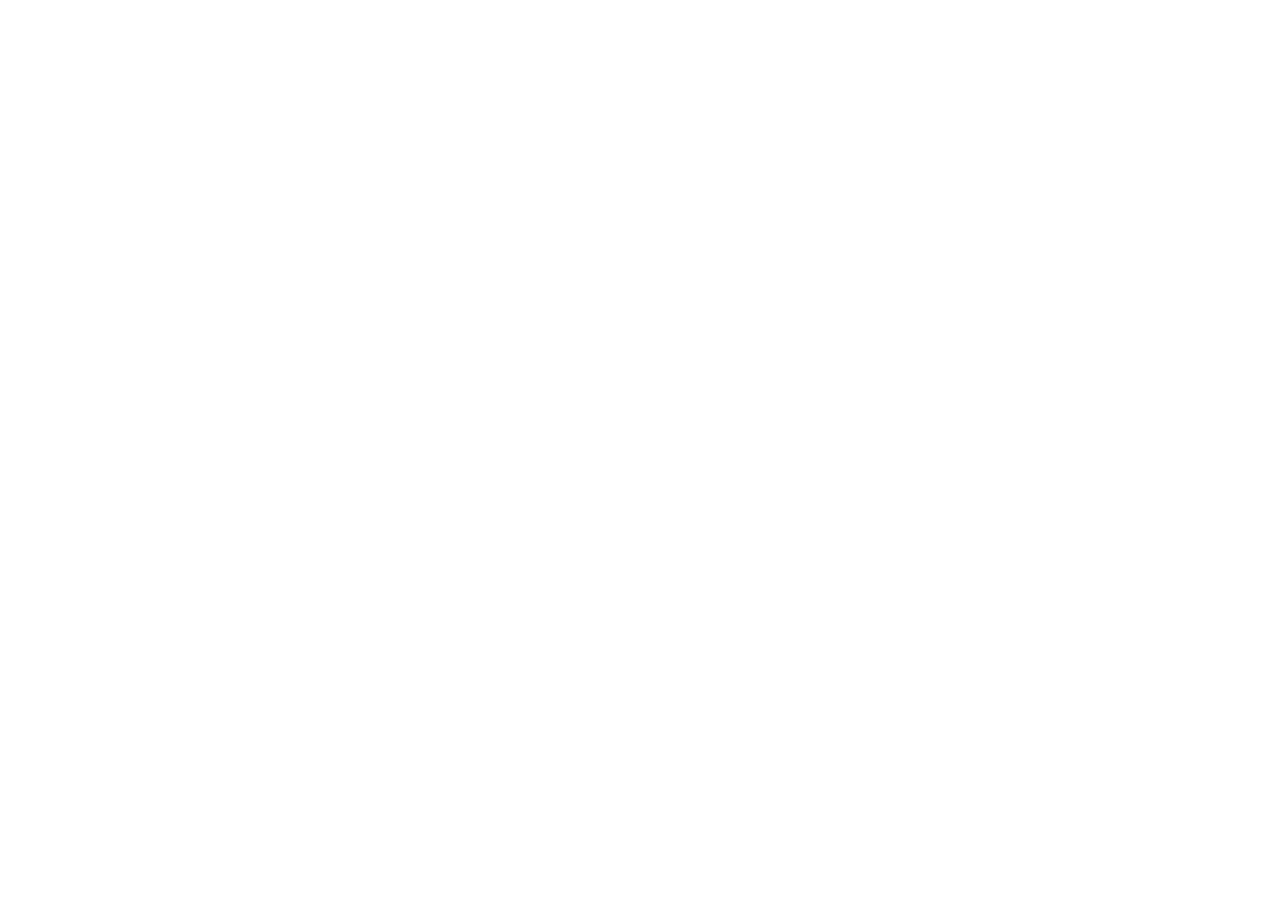
==== index.html @ 94f1a84a "Fix catch-all bad URL paths using hash routing strategy" ====
<!doctype html>
<html lang="en">

<head>
  <meta charset="UTF-8" />
  <!-- Primary meta tags -->
<title>ExamKinetic — Free Browser-Based Exam Engine</title>
<meta name="description" content="Free browser-based exam engine for self-study professionals. Author your own questions, practise with configurable sessions, and track results. No subscription, no login, no data leaving your machine." />
<meta name="keywords" content="exam engine, self study, certification prep, AWS exam, CCNA study, PMP practice, ITIL practice, question bank, free exam tool, browser based exam" />

<!-- Open Graph — controls how the link looks when shared on LinkedIn -->
<meta property="og:title" content="ExamKinetic — Free Browser-Based Exam Engine" />
<meta property="og:description" content="Author your own questions and run configurable exam sessions entirely in the browser. Free forever." />
<meta property="og:url" content="https://rabindra-jha.github.io/examkinetic/" />
<meta property="og:type" content="website" />
  <link rel="icon" type="image" href="/logo_ev.svg" />
  <link href="https://fonts.googleapis.com/css2?family=Lexend:wght@300;400;500;600;700;900&display=swap"
    rel="stylesheet" />
  <link href="https://fonts.googleapis.com/css2?family=Material+Symbols+Outlined" rel="stylesheet" />
  <meta name="viewport" content="width=device-width, initial-scale=1.0" />
  <title>examkinetic</title>  
  <script defer src="https://cloud.umami.is/script.js" data-website-id="29a17267-0413-4240-90da-8da98a69b15b"></script>
  <script>
  const redirect = sessionStorage.getItem('redirect');
  if (redirect) {
    sessionStorage.removeItem('redirect');
    window.history.replaceState(null, '', '/examkinetic' + redirect);
  }
</script>
  <script type="module" crossorigin src="/assets/index-CpjsAnpr.js"></script>
  <link rel="stylesheet" crossorigin href="/assets/index-DSyKFN07.css">
</head>

<body>
  <div id="root"></div>  
</body>

</html>
---- assets/index-DSyKFN07.css ----
*,:before,:after{--tw-border-spacing-x: 0;--tw-border-spacing-y: 0;--tw-translate-x: 0;--tw-translate-y: 0;--tw-rotate: 0;--tw-skew-x: 0;--tw-skew-y: 0;--tw-scale-x: 1;--tw-scale-y: 1;--tw-pan-x: ;--tw-pan-y: ;--tw-pinch-zoom: ;--tw-scroll-snap-strictness: proximity;--tw-gradient-from-position: ;--tw-gradient-via-position: ;--tw-gradient-to-position: ;--tw-ordinal: ;--tw-slashed-zero: ;--tw-numeric-figure: ;--tw-numeric-spacing: ;--tw-numeric-fraction: ;--tw-ring-inset: ;--tw-ring-offset-width: 0px;--tw-ring-offset-color: #fff;--tw-ring-color: rgb(59 130 246 / .5);--tw-ring-offset-shadow: 0 0 #0000;--tw-ring-shadow: 0 0 #0000;--tw-shadow: 0 0 #0000;--tw-shadow-colored: 0 0 #0000;--tw-blur: ;--tw-brightness: ;--tw-contrast: ;--tw-grayscale: ;--tw-hue-rotate: ;--tw-invert: ;--tw-saturate: ;--tw-sepia: ;--tw-drop-shadow: ;--tw-backdrop-blur: ;--tw-backdrop-brightness: ;--tw-backdrop-contrast: ;--tw-backdrop-grayscale: ;--tw-backdrop-hue-rotate: ;--tw-backdrop-invert: ;--tw-backdrop-opacity: ;--tw-backdrop-saturate: ;--tw-backdrop-sepia: ;--tw-contain-size: ;--tw-contain-layout: ;--tw-contain-paint: ;--tw-contain-style: }::backdrop{--tw-border-spacing-x: 0;--tw-border-spacing-y: 0;--tw-translate-x: 0;--tw-translate-y: 0;--tw-rotate: 0;--tw-skew-x: 0;--tw-skew-y: 0;--tw-scale-x: 1;--tw-scale-y: 1;--tw-pan-x: ;--tw-pan-y: ;--tw-pinch-zoom: ;--tw-scroll-snap-strictness: proximity;--tw-gradient-from-position: ;--tw-gradient-via-position: ;--tw-gradient-to-position: ;--tw-ordinal: ;--tw-slashed-zero: ;--tw-numeric-figure: ;--tw-numeric-spacing: ;--tw-numeric-fraction: ;--tw-ring-inset: ;--tw-ring-offset-width: 0px;--tw-ring-offset-color: #fff;--tw-ring-color: rgb(59 130 246 / .5);--tw-ring-offset-shadow: 0 0 #0000;--tw-ring-shadow: 0 0 #0000;--tw-shadow: 0 0 #0000;--tw-shadow-colored: 0 0 #0000;--tw-blur: ;--tw-brightness: ;--tw-contrast: ;--tw-grayscale: ;--tw-hue-rotate: ;--tw-invert: ;--tw-saturate: ;--tw-sepia: ;--tw-drop-shadow: ;--tw-backdrop-blur: ;--tw-backdrop-brightness: ;--tw-backdrop-contrast: ;--tw-backdrop-grayscale: ;--tw-backdrop-hue-rotate: ;--tw-backdrop-invert: ;--tw-backdrop-opacity: ;--tw-backdrop-saturate: ;--tw-backdrop-sepia: ;--tw-contain-size: ;--tw-contain-layout: ;--tw-contain-paint: ;--tw-contain-style: }*,:before,:after{box-sizing:border-box;border-width:0;border-style:solid;border-color:#e5e7eb}:before,:after{--tw-content: ""}html,:host{line-height:1.5;-webkit-text-size-adjust:100%;-moz-tab-size:4;-o-tab-size:4;tab-size:4;font-family:ui-sans-serif,system-ui,sans-serif,"Apple Color Emoji","Segoe UI Emoji",Segoe UI Symbol,"Noto Color Emoji";font-feature-settings:normal;font-variation-settings:normal;-webkit-tap-highlight-color:transparent}body{margin:0;line-height:inherit}hr{height:0;color:inherit;border-top-width:1px}abbr:where([title]){-webkit-text-decoration:underline dotted;text-decoration:underline dotted}h1,h2,h3,h4,h5,h6{font-size:inherit;font-weight:inherit}a{color:inherit;text-decoration:inherit}b,strong{font-weight:bolder}code,kbd,samp,pre{font-family:ui-monospace,SFMono-Regular,Menlo,Monaco,Consolas,Liberation Mono,Courier New,monospace;font-feature-settings:normal;font-variation-settings:normal;font-size:1em}small{font-size:80%}sub,sup{font-size:75%;line-height:0;position:relative;vertical-align:baseline}sub{bottom:-.25em}sup{top:-.5em}table{text-indent:0;border-color:inherit;border-collapse:collapse}button,input,optgroup,select,textarea{font-family:inherit;font-feature-settings:inherit;font-variation-settings:inherit;font-size:100%;font-weight:inherit;line-height:inherit;letter-spacing:inherit;color:inherit;margin:0;padding:0}button,select{text-transform:none}button,input:where([type=button]),input:where([type=reset]),input:where([type=submit]){-webkit-appearance:button;background-color:transparent;background-image:none}:-moz-focusring{outline:auto}:-moz-ui-invalid{box-shadow:none}progress{vertical-align:baseline}::-webkit-inner-spin-button,::-webkit-outer-spin-button{height:auto}[type=search]{-webkit-appearance:textfield;outline-offset:-2px}::-webkit-search-decoration{-webkit-appearance:none}::-webkit-file-upload-button{-webkit-appearance:button;font:inherit}summary{display:list-item}blockquote,dl,dd,h1,h2,h3,h4,h5,h6,hr,figure,p,pre{margin:0}fieldset{margin:0;padding:0}legend{padding:0}ol,ul,menu{list-style:none;margin:0;padding:0}dialog{padding:0}textarea{resize:vertical}input::-moz-placeholder,textarea::-moz-placeholder{opacity:1;color:#9ca3af}input::placeholder,textarea::placeholder{opacity:1;color:#9ca3af}button,[role=button]{cursor:pointer}:disabled{cursor:default}img,svg,video,canvas,audio,iframe,embed,object{display:block;vertical-align:middle}img,video{max-width:100%;height:auto}[hidden]:where(:not([hidden=until-found])){display:none}.\!container{width:100%!important}.container{width:100%}@media(min-width:640px){.\!container{max-width:640px!important}.container{max-width:640px}}@media(min-width:768px){.\!container{max-width:768px!important}.container{max-width:768px}}@media(min-width:1024px){.\!container{max-width:1024px!important}.container{max-width:1024px}}@media(min-width:1280px){.\!container{max-width:1280px!important}.container{max-width:1280px}}@media(min-width:1536px){.\!container{max-width:1536px!important}.container{max-width:1536px}}.pointer-events-none{pointer-events:none}.visible{visibility:visible}.fixed{position:fixed}.absolute{position:absolute}.relative{position:relative}.inset-0{inset:0}.top-0\.5{top:.125rem}.z-10{z-index:10}.z-\[100\]{z-index:100}.mx-1{margin-left:.25rem;margin-right:.25rem}.mx-4{margin-left:1rem;margin-right:1rem}.mx-5{margin-left:1.25rem;margin-right:1.25rem}.mx-auto{margin-left:auto;margin-right:auto}.my-5{margin-top:1.25rem;margin-bottom:1.25rem}.mb-1{margin-bottom:.25rem}.mb-1\.5{margin-bottom:.375rem}.mb-2{margin-bottom:.5rem}.mb-4{margin-bottom:1rem}.mb-6{margin-bottom:1.5rem}.ml-1{margin-left:.25rem}.ml-2{margin-left:.5rem}.ml-3{margin-left:.75rem}.ml-\[88px\]{margin-left:88px}.mt-0\.5{margin-top:.125rem}.mt-1{margin-top:.25rem}.mt-2{margin-top:.5rem}.mt-auto{margin-top:auto}.mt-px{margin-top:1px}.block{display:block}.inline-block{display:inline-block}.inline{display:inline}.flex{display:flex}.table{display:table}.grid{display:grid}.hidden{display:none}.aspect-video{aspect-ratio:16 / 9}.size-10{width:2.5rem;height:2.5rem}.size-12{width:3rem;height:3rem}.size-16{width:4rem;height:4rem}.size-7{width:1.75rem;height:1.75rem}.size-9{width:2.25rem;height:2.25rem}.h-1\.5{height:.375rem}.h-10{height:2.5rem}.h-11{height:2.75rem}.h-12{height:3rem}.h-14{height:3.5rem}.h-2{height:.5rem}.h-2\.5{height:.625rem}.h-20{height:5rem}.h-3{height:.75rem}.h-4{height:1rem}.h-48{height:12rem}.h-5{height:1.25rem}.h-6{height:1.5rem}.h-80{height:20rem}.h-9{height:2.25rem}.h-full{height:100%}.h-px{height:1px}.h-screen{height:100vh}.max-h-40{max-height:10rem}.w-10{width:2.5rem}.w-11{width:2.75rem}.w-2{width:.5rem}.w-2\.5{width:.625rem}.w-20{width:5rem}.w-24{width:6rem}.w-3{width:.75rem}.w-4{width:1rem}.w-5{width:1.25rem}.w-\[45\%\]{width:45%}.w-\[55\%\]{width:55%}.w-fit{width:-moz-fit-content;width:fit-content}.w-full{width:100%}.w-px{width:1px}.min-w-0{min-width:0px}.min-w-\[120px\]{min-width:120px}.max-w-4xl{max-width:56rem}.max-w-\[1600px\]{max-width:1600px}.max-w-\[200px\]{max-width:200px}.max-w-\[240px\]{max-width:240px}.max-w-\[400px\]{max-width:400px}.max-w-\[480px\]{max-width:480px}.max-w-\[520px\]{max-width:520px}.max-w-\[560px\]{max-width:560px}.max-w-\[640px\]{max-width:640px}.max-w-\[680px\]{max-width:680px}.max-w-\[760px\]{max-width:760px}.max-w-\[768px\]{max-width:768px}.max-w-\[780px\]{max-width:780px}.max-w-\[860px\]{max-width:860px}.max-w-full{max-width:100%}.max-w-md{max-width:28rem}.flex-1{flex:1 1 0%}.flex-shrink-0,.shrink-0{flex-shrink:0}.translate-x-0\.5{--tw-translate-x: .125rem;transform:translate(var(--tw-translate-x),var(--tw-translate-y)) rotate(var(--tw-rotate)) skew(var(--tw-skew-x)) skewY(var(--tw-skew-y)) scaleX(var(--tw-scale-x)) scaleY(var(--tw-scale-y))}.translate-x-5{--tw-translate-x: 1.25rem;transform:translate(var(--tw-translate-x),var(--tw-translate-y)) rotate(var(--tw-rotate)) skew(var(--tw-skew-x)) skewY(var(--tw-skew-y)) scaleX(var(--tw-scale-x)) scaleY(var(--tw-scale-y))}.rotate-180{--tw-rotate: 180deg;transform:translate(var(--tw-translate-x),var(--tw-translate-y)) rotate(var(--tw-rotate)) skew(var(--tw-skew-x)) skewY(var(--tw-skew-y)) scaleX(var(--tw-scale-x)) scaleY(var(--tw-scale-y))}.rotate-90{--tw-rotate: 90deg;transform:translate(var(--tw-translate-x),var(--tw-translate-y)) rotate(var(--tw-rotate)) skew(var(--tw-skew-x)) skewY(var(--tw-skew-y)) scaleX(var(--tw-scale-x)) scaleY(var(--tw-scale-y))}.scale-\[1\.01\]{--tw-scale-x: 1.01;--tw-scale-y: 1.01;transform:translate(var(--tw-translate-x),var(--tw-translate-y)) rotate(var(--tw-rotate)) skew(var(--tw-skew-x)) skewY(var(--tw-skew-y)) scaleX(var(--tw-scale-x)) scaleY(var(--tw-scale-y))}.transform{transform:translate(var(--tw-translate-x),var(--tw-translate-y)) rotate(var(--tw-rotate)) skew(var(--tw-skew-x)) skewY(var(--tw-skew-y)) scaleX(var(--tw-scale-x)) scaleY(var(--tw-scale-y))}@keyframes pulse{50%{opacity:.5}}.animate-pulse{animation:pulse 2s cubic-bezier(.4,0,.6,1) infinite}@keyframes spin{to{transform:rotate(360deg)}}.animate-spin{animation:spin 1s linear infinite}.cursor-default{cursor:default}.cursor-not-allowed{cursor:not-allowed}.cursor-pointer{cursor:pointer}.cursor-text{cursor:text}.resize-none{resize:none}.grid-cols-1{grid-template-columns:repeat(1,minmax(0,1fr))}.grid-cols-2{grid-template-columns:repeat(2,minmax(0,1fr))}.grid-cols-3{grid-template-columns:repeat(3,minmax(0,1fr))}.flex-col{flex-direction:column}.flex-wrap{flex-wrap:wrap}.items-start{align-items:flex-start}.items-center{align-items:center}.justify-start{justify-content:flex-start}.justify-center{justify-content:center}.justify-between{justify-content:space-between}.gap-0\.5{gap:.125rem}.gap-1{gap:.25rem}.gap-1\.5{gap:.375rem}.gap-10{gap:2.5rem}.gap-12{gap:3rem}.gap-2{gap:.5rem}.gap-3{gap:.75rem}.gap-4{gap:1rem}.gap-5{gap:1.25rem}.gap-8{gap:2rem}.space-y-1>:not([hidden])~:not([hidden]){--tw-space-y-reverse: 0;margin-top:calc(.25rem * calc(1 - var(--tw-space-y-reverse)));margin-bottom:calc(.25rem * var(--tw-space-y-reverse))}.space-y-2>:not([hidden])~:not([hidden]){--tw-space-y-reverse: 0;margin-top:calc(.5rem * calc(1 - var(--tw-space-y-reverse)));margin-bottom:calc(.5rem * var(--tw-space-y-reverse))}.space-y-3>:not([hidden])~:not([hidden]){--tw-space-y-reverse: 0;margin-top:calc(.75rem * calc(1 - var(--tw-space-y-reverse)));margin-bottom:calc(.75rem * var(--tw-space-y-reverse))}.space-y-4>:not([hidden])~:not([hidden]){--tw-space-y-reverse: 0;margin-top:calc(1rem * calc(1 - var(--tw-space-y-reverse)));margin-bottom:calc(1rem * var(--tw-space-y-reverse))}.space-y-6>:not([hidden])~:not([hidden]){--tw-space-y-reverse: 0;margin-top:calc(1.5rem * calc(1 - var(--tw-space-y-reverse)));margin-bottom:calc(1.5rem * var(--tw-space-y-reverse))}.divide-x>:not([hidden])~:not([hidden]){--tw-divide-x-reverse: 0;border-right-width:calc(1px * var(--tw-divide-x-reverse));border-left-width:calc(1px * calc(1 - var(--tw-divide-x-reverse)))}.divide-y>:not([hidden])~:not([hidden]){--tw-divide-y-reverse: 0;border-top-width:calc(1px * calc(1 - var(--tw-divide-y-reverse)));border-bottom-width:calc(1px * var(--tw-divide-y-reverse))}.divide-\[\#f0f2f4\]>:not([hidden])~:not([hidden]){--tw-divide-opacity: 1;border-color:rgb(240 242 244 / var(--tw-divide-opacity, 1))}.divide-\[\#f5f5f5\]>:not([hidden])~:not([hidden]){--tw-divide-opacity: 1;border-color:rgb(245 245 245 / var(--tw-divide-opacity, 1))}.divide-primary\/10>:not([hidden])~:not([hidden]){border-color:#137fec1a}.overflow-hidden{overflow:hidden}.overflow-x-auto{overflow-x:auto}.overflow-y-auto{overflow-y:auto}.truncate{overflow:hidden;text-overflow:ellipsis;white-space:nowrap}.whitespace-pre{white-space:pre}.whitespace-pre-wrap{white-space:pre-wrap}.rounded{border-radius:.25rem}.rounded-2xl{border-radius:1rem}.rounded-full{border-radius:9999px}.rounded-lg{border-radius:.5rem}.rounded-md{border-radius:.375rem}.rounded-xl{border-radius:.75rem}.border{border-width:1px}.border-2{border-width:2px}.border-x{border-left-width:1px;border-right-width:1px}.border-b{border-bottom-width:1px}.border-b-2{border-bottom-width:2px}.border-l-4{border-left-width:4px}.border-r-8{border-right-width:8px}.border-t{border-top-width:1px}.border-dashed{border-style:dashed}.border-none{border-style:none}.border-\[\#dbdfe6\]{--tw-border-opacity: 1;border-color:rgb(219 223 230 / var(--tw-border-opacity, 1))}.border-\[\#dbe0e6\]{--tw-border-opacity: 1;border-color:rgb(219 224 230 / var(--tw-border-opacity, 1))}.border-\[\#e2e8f0\]{--tw-border-opacity: 1;border-color:rgb(226 232 240 / var(--tw-border-opacity, 1))}.border-\[\#e5e7eb\]{--tw-border-opacity: 1;border-color:rgb(229 231 235 / var(--tw-border-opacity, 1))}.border-\[\#f0f2f4\]{--tw-border-opacity: 1;border-color:rgb(240 242 244 / var(--tw-border-opacity, 1))}.border-amber-200{--tw-border-opacity: 1;border-color:rgb(253 230 138 / var(--tw-border-opacity, 1))}.border-amber-300{--tw-border-opacity: 1;border-color:rgb(252 211 77 / var(--tw-border-opacity, 1))}.border-amber-400{--tw-border-opacity: 1;border-color:rgb(251 191 36 / var(--tw-border-opacity, 1))}.border-blue-200{--tw-border-opacity: 1;border-color:rgb(191 219 254 / var(--tw-border-opacity, 1))}.border-emerald-100{--tw-border-opacity: 1;border-color:rgb(209 250 229 / var(--tw-border-opacity, 1))}.border-emerald-200{--tw-border-opacity: 1;border-color:rgb(167 243 208 / var(--tw-border-opacity, 1))}.border-emerald-400{--tw-border-opacity: 1;border-color:rgb(52 211 153 / var(--tw-border-opacity, 1))}.border-emerald-500{--tw-border-opacity: 1;border-color:rgb(16 185 129 / var(--tw-border-opacity, 1))}.border-primary{--tw-border-opacity: 1;border-color:rgb(19 127 236 / var(--tw-border-opacity, 1))}.border-primary\/10{border-color:#137fec1a}.border-primary\/15{border-color:#137fec26}.border-primary\/20{border-color:#137fec33}.border-primary\/30{border-color:#137fec4d}.border-purple-200{--tw-border-opacity: 1;border-color:rgb(233 213 255 / var(--tw-border-opacity, 1))}.border-red-200{--tw-border-opacity: 1;border-color:rgb(254 202 202 / var(--tw-border-opacity, 1))}.border-red-300{--tw-border-opacity: 1;border-color:rgb(252 165 165 / var(--tw-border-opacity, 1))}.border-red-400{--tw-border-opacity: 1;border-color:rgb(248 113 113 / var(--tw-border-opacity, 1))}.border-slate-200{--tw-border-opacity: 1;border-color:rgb(226 232 240 / var(--tw-border-opacity, 1))}.border-slate-300{--tw-border-opacity: 1;border-color:rgb(203 213 225 / var(--tw-border-opacity, 1))}.border-slate-700{--tw-border-opacity: 1;border-color:rgb(51 65 85 / var(--tw-border-opacity, 1))}.border-l-amber-400{--tw-border-opacity: 1;border-left-color:rgb(251 191 36 / var(--tw-border-opacity, 1))}.border-l-emerald-500{--tw-border-opacity: 1;border-left-color:rgb(16 185 129 / var(--tw-border-opacity, 1))}.border-l-red-400{--tw-border-opacity: 1;border-left-color:rgb(248 113 113 / var(--tw-border-opacity, 1))}.bg-\[\#e5e7eb\]{--tw-bg-opacity: 1;background-color:rgb(229 231 235 / var(--tw-bg-opacity, 1))}.bg-\[\#f0f2f4\]{--tw-bg-opacity: 1;background-color:rgb(240 242 244 / var(--tw-bg-opacity, 1))}.bg-\[\#f8fafc\]{--tw-bg-opacity: 1;background-color:rgb(248 250 252 / var(--tw-bg-opacity, 1))}.bg-amber-100{--tw-bg-opacity: 1;background-color:rgb(254 243 199 / var(--tw-bg-opacity, 1))}.bg-amber-400{--tw-bg-opacity: 1;background-color:rgb(251 191 36 / var(--tw-bg-opacity, 1))}.bg-amber-50{--tw-bg-opacity: 1;background-color:rgb(255 251 235 / var(--tw-bg-opacity, 1))}.bg-background-light{--tw-bg-opacity: 1;background-color:rgb(246 247 248 / var(--tw-bg-opacity, 1))}.bg-background-light\/30{background-color:#f6f7f84d}.bg-black\/40{background-color:#0006}.bg-blue-50{--tw-bg-opacity: 1;background-color:rgb(239 246 255 / var(--tw-bg-opacity, 1))}.bg-emerald-100{--tw-bg-opacity: 1;background-color:rgb(209 250 229 / var(--tw-bg-opacity, 1))}.bg-emerald-50{--tw-bg-opacity: 1;background-color:rgb(236 253 245 / var(--tw-bg-opacity, 1))}.bg-emerald-50\/50{background-color:#ecfdf580}.bg-emerald-500{--tw-bg-opacity: 1;background-color:rgb(16 185 129 / var(--tw-bg-opacity, 1))}.bg-emerald-600{--tw-bg-opacity: 1;background-color:rgb(5 150 105 / var(--tw-bg-opacity, 1))}.bg-gray-200{--tw-bg-opacity: 1;background-color:rgb(229 231 235 / var(--tw-bg-opacity, 1))}.bg-gray-300{--tw-bg-opacity: 1;background-color:rgb(209 213 219 / var(--tw-bg-opacity, 1))}.bg-primary{--tw-bg-opacity: 1;background-color:rgb(19 127 236 / var(--tw-bg-opacity, 1))}.bg-primary\/10{background-color:#137fec1a}.bg-primary\/5{background-color:#137fec0d}.bg-primary\/\[0\.02\]{background-color:#137fec05}.bg-primary\/\[0\.03\]{background-color:#137fec08}.bg-primary\/\[0\.04\]{background-color:#137fec0a}.bg-primary\/\[0\.06\]{background-color:#137fec0f}.bg-purple-50{--tw-bg-opacity: 1;background-color:rgb(250 245 255 / var(--tw-bg-opacity, 1))}.bg-red-100{--tw-bg-opacity: 1;background-color:rgb(254 226 226 / var(--tw-bg-opacity, 1))}.bg-red-100\/70{background-color:#fee2e2b3}.bg-red-400{--tw-bg-opacity: 1;background-color:rgb(248 113 113 / var(--tw-bg-opacity, 1))}.bg-red-50{--tw-bg-opacity: 1;background-color:rgb(254 242 242 / var(--tw-bg-opacity, 1))}.bg-slate-100{--tw-bg-opacity: 1;background-color:rgb(241 245 249 / var(--tw-bg-opacity, 1))}.bg-slate-100\/50{background-color:#f1f5f980}.bg-slate-200{--tw-bg-opacity: 1;background-color:rgb(226 232 240 / var(--tw-bg-opacity, 1))}.bg-slate-300{--tw-bg-opacity: 1;background-color:rgb(203 213 225 / var(--tw-bg-opacity, 1))}.bg-slate-50{--tw-bg-opacity: 1;background-color:rgb(248 250 252 / var(--tw-bg-opacity, 1))}.bg-slate-50\/30{background-color:#f8fafc4d}.bg-slate-50\/50{background-color:#f8fafc80}.bg-slate-900{--tw-bg-opacity: 1;background-color:rgb(15 23 42 / var(--tw-bg-opacity, 1))}.bg-violet-50{--tw-bg-opacity: 1;background-color:rgb(245 243 255 / var(--tw-bg-opacity, 1))}.bg-white{--tw-bg-opacity: 1;background-color:rgb(255 255 255 / var(--tw-bg-opacity, 1))}.bg-white\/10{background-color:#ffffff1a}.bg-white\/50{background-color:#ffffff80}.bg-white\/60{background-color:#fff9}.object-contain{-o-object-fit:contain;object-fit:contain}.p-3{padding:.75rem}.p-4{padding:1rem}.p-5{padding:1.25rem}.p-6{padding:1.5rem}.px-0{padding-left:0;padding-right:0}.px-1{padding-left:.25rem;padding-right:.25rem}.px-1\.5{padding-left:.375rem;padding-right:.375rem}.px-10{padding-left:2.5rem;padding-right:2.5rem}.px-2{padding-left:.5rem;padding-right:.5rem}.px-2\.5{padding-left:.625rem;padding-right:.625rem}.px-3{padding-left:.75rem;padding-right:.75rem}.px-4{padding-left:1rem;padding-right:1rem}.px-5{padding-left:1.25rem;padding-right:1.25rem}.px-6{padding-left:1.5rem;padding-right:1.5rem}.py-0\.5{padding-top:.125rem;padding-bottom:.125rem}.py-1{padding-top:.25rem;padding-bottom:.25rem}.py-1\.5{padding-top:.375rem;padding-bottom:.375rem}.py-10{padding-top:2.5rem;padding-bottom:2.5rem}.py-14{padding-top:3.5rem;padding-bottom:3.5rem}.py-2{padding-top:.5rem;padding-bottom:.5rem}.py-2\.5{padding-top:.625rem;padding-bottom:.625rem}.py-3{padding-top:.75rem;padding-bottom:.75rem}.py-3\.5{padding-top:.875rem;padding-bottom:.875rem}.py-4{padding-top:1rem;padding-bottom:1rem}.py-5{padding-top:1.25rem;padding-bottom:1.25rem}.py-6{padding-top:1.5rem;padding-bottom:1.5rem}.py-8{padding-top:2rem;padding-bottom:2rem}.pb-0{padding-bottom:0}.pb-2{padding-bottom:.5rem}.pb-24{padding-bottom:6rem}.pb-3{padding-bottom:.75rem}.pb-32{padding-bottom:8rem}.pb-4{padding-bottom:1rem}.pb-5{padding-bottom:1.25rem}.pt-0\.5{padding-top:.125rem}.pt-1{padding-top:.25rem}.pt-4{padding-top:1rem}.text-left{text-align:left}.text-center{text-align:center}.text-right{text-align:right}.font-display{font-family:Lexend,sans-serif}.font-mono{font-family:ui-monospace,SFMono-Regular,Menlo,Monaco,Consolas,Liberation Mono,Courier New,monospace}.\!text-4xl{font-size:2.25rem!important;line-height:2.5rem!important}.\!text-sm{font-size:.875rem!important;line-height:1.25rem!important}.text-2xl{font-size:1.5rem;line-height:2rem}.text-3xl{font-size:1.875rem;line-height:2.25rem}.text-4xl{font-size:2.25rem;line-height:2.5rem}.text-5xl{font-size:3rem;line-height:1}.text-6xl{font-size:3.75rem;line-height:1}.text-\[10px\]{font-size:10px}.text-\[11px\]{font-size:11px}.text-\[12px\]{font-size:12px}.text-\[13px\]{font-size:13px}.text-\[14px\]{font-size:14px}.text-\[9px\]{font-size:9px}.text-base{font-size:1rem;line-height:1.5rem}.text-lg{font-size:1.125rem;line-height:1.75rem}.text-sm{font-size:.875rem;line-height:1.25rem}.text-xl{font-size:1.25rem;line-height:1.75rem}.text-xs{font-size:.75rem;line-height:1rem}.font-black{font-weight:900}.font-bold{font-weight:700}.font-medium{font-weight:500}.font-semibold{font-weight:600}.uppercase{text-transform:uppercase}.capitalize{text-transform:capitalize}.tabular-nums{--tw-numeric-spacing: tabular-nums;font-variant-numeric:var(--tw-ordinal) var(--tw-slashed-zero) var(--tw-numeric-figure) var(--tw-numeric-spacing) var(--tw-numeric-fraction)}.leading-6{line-height:1.5rem}.leading-none{line-height:1}.leading-relaxed{line-height:1.625}.leading-tight{line-height:1.25}.tracking-\[-0\.015em\]{letter-spacing:-.015em}.tracking-tight{letter-spacing:-.025em}.tracking-wide{letter-spacing:.025em}.tracking-wider{letter-spacing:.05em}.text-\[\#111318\]{--tw-text-opacity: 1;color:rgb(17 19 24 / var(--tw-text-opacity, 1))}.text-\[\#111418\]{--tw-text-opacity: 1;color:rgb(17 20 24 / var(--tw-text-opacity, 1))}.text-\[\#5e6c7c\]{--tw-text-opacity: 1;color:rgb(94 108 124 / var(--tw-text-opacity, 1))}.text-\[\#617589\]{--tw-text-opacity: 1;color:rgb(97 117 137 / var(--tw-text-opacity, 1))}.text-amber-400{--tw-text-opacity: 1;color:rgb(251 191 36 / var(--tw-text-opacity, 1))}.text-amber-500{--tw-text-opacity: 1;color:rgb(245 158 11 / var(--tw-text-opacity, 1))}.text-amber-600{--tw-text-opacity: 1;color:rgb(217 119 6 / var(--tw-text-opacity, 1))}.text-amber-700{--tw-text-opacity: 1;color:rgb(180 83 9 / var(--tw-text-opacity, 1))}.text-amber-800{--tw-text-opacity: 1;color:rgb(146 64 14 / var(--tw-text-opacity, 1))}.text-black{--tw-text-opacity: 1;color:rgb(0 0 0 / var(--tw-text-opacity, 1))}.text-blue-600{--tw-text-opacity: 1;color:rgb(37 99 235 / var(--tw-text-opacity, 1))}.text-blue-800{--tw-text-opacity: 1;color:rgb(30 64 175 / var(--tw-text-opacity, 1))}.text-emerald-400{--tw-text-opacity: 1;color:rgb(52 211 153 / var(--tw-text-opacity, 1))}.text-emerald-500{--tw-text-opacity: 1;color:rgb(16 185 129 / var(--tw-text-opacity, 1))}.text-emerald-600{--tw-text-opacity: 1;color:rgb(5 150 105 / var(--tw-text-opacity, 1))}.text-emerald-700{--tw-text-opacity: 1;color:rgb(4 120 87 / var(--tw-text-opacity, 1))}.text-emerald-800{--tw-text-opacity: 1;color:rgb(6 95 70 / var(--tw-text-opacity, 1))}.text-gray-400{--tw-text-opacity: 1;color:rgb(156 163 175 / var(--tw-text-opacity, 1))}.text-gray-500{--tw-text-opacity: 1;color:rgb(107 114 128 / var(--tw-text-opacity, 1))}.text-primary{--tw-text-opacity: 1;color:rgb(19 127 236 / var(--tw-text-opacity, 1))}.text-purple-600{--tw-text-opacity: 1;color:rgb(147 51 234 / var(--tw-text-opacity, 1))}.text-red-400{--tw-text-opacity: 1;color:rgb(248 113 113 / var(--tw-text-opacity, 1))}.text-red-500{--tw-text-opacity: 1;color:rgb(239 68 68 / var(--tw-text-opacity, 1))}.text-red-600{--tw-text-opacity: 1;color:rgb(220 38 38 / var(--tw-text-opacity, 1))}.text-slate-100{--tw-text-opacity: 1;color:rgb(241 245 249 / var(--tw-text-opacity, 1))}.text-slate-300{--tw-text-opacity: 1;color:rgb(203 213 225 / var(--tw-text-opacity, 1))}.text-slate-400{--tw-text-opacity: 1;color:rgb(148 163 184 / var(--tw-text-opacity, 1))}.text-slate-500{--tw-text-opacity: 1;color:rgb(100 116 139 / var(--tw-text-opacity, 1))}.text-slate-600{--tw-text-opacity: 1;color:rgb(71 85 105 / var(--tw-text-opacity, 1))}.text-slate-700{--tw-text-opacity: 1;color:rgb(51 65 85 / var(--tw-text-opacity, 1))}.text-slate-900{--tw-text-opacity: 1;color:rgb(15 23 42 / var(--tw-text-opacity, 1))}.text-violet-500{--tw-text-opacity: 1;color:rgb(139 92 246 / var(--tw-text-opacity, 1))}.text-violet-600{--tw-text-opacity: 1;color:rgb(124 58 237 / var(--tw-text-opacity, 1))}.text-white{--tw-text-opacity: 1;color:rgb(255 255 255 / var(--tw-text-opacity, 1))}.underline{text-decoration-line:underline}.no-underline{text-decoration-line:none}.accent-primary{accent-color:#137fec}.opacity-75{opacity:.75}.opacity-80{opacity:.8}.shadow{--tw-shadow: 0 1px 3px 0 rgb(0 0 0 / .1), 0 1px 2px -1px rgb(0 0 0 / .1);--tw-shadow-colored: 0 1px 3px 0 var(--tw-shadow-color), 0 1px 2px -1px var(--tw-shadow-color);box-shadow:var(--tw-ring-offset-shadow, 0 0 #0000),var(--tw-ring-shadow, 0 0 #0000),var(--tw-shadow)}.shadow-2xl{--tw-shadow: 0 25px 50px -12px rgb(0 0 0 / .25);--tw-shadow-colored: 0 25px 50px -12px var(--tw-shadow-color);box-shadow:var(--tw-ring-offset-shadow, 0 0 #0000),var(--tw-ring-shadow, 0 0 #0000),var(--tw-shadow)}.shadow-\[0_-4px_6px_-1px_rgba\(0\,0\,0\,0\.04\)\]{--tw-shadow: 0 -4px 6px -1px rgba(0,0,0,.04);--tw-shadow-colored: 0 -4px 6px -1px var(--tw-shadow-color);box-shadow:var(--tw-ring-offset-shadow, 0 0 #0000),var(--tw-ring-shadow, 0 0 #0000),var(--tw-shadow)}.shadow-\[0_-4px_6px_-1px_rgba\(0\,0\,0\,0\.05\)\]{--tw-shadow: 0 -4px 6px -1px rgba(0,0,0,.05);--tw-shadow-colored: 0 -4px 6px -1px var(--tw-shadow-color);box-shadow:var(--tw-ring-offset-shadow, 0 0 #0000),var(--tw-ring-shadow, 0 0 #0000),var(--tw-shadow)}.shadow-md{--tw-shadow: 0 4px 6px -1px rgb(0 0 0 / .1), 0 2px 4px -2px rgb(0 0 0 / .1);--tw-shadow-colored: 0 4px 6px -1px var(--tw-shadow-color), 0 2px 4px -2px var(--tw-shadow-color);box-shadow:var(--tw-ring-offset-shadow, 0 0 #0000),var(--tw-ring-shadow, 0 0 #0000),var(--tw-shadow)}.shadow-sm{--tw-shadow: 0 1px 2px 0 rgb(0 0 0 / .05);--tw-shadow-colored: 0 1px 2px 0 var(--tw-shadow-color);box-shadow:var(--tw-ring-offset-shadow, 0 0 #0000),var(--tw-ring-shadow, 0 0 #0000),var(--tw-shadow)}.outline-none{outline:2px solid transparent;outline-offset:2px}.filter{filter:var(--tw-blur) var(--tw-brightness) var(--tw-contrast) var(--tw-grayscale) var(--tw-hue-rotate) var(--tw-invert) var(--tw-saturate) var(--tw-sepia) var(--tw-drop-shadow)}.backdrop-blur-sm{--tw-backdrop-blur: blur(4px);-webkit-backdrop-filter:var(--tw-backdrop-blur) var(--tw-backdrop-brightness) var(--tw-backdrop-contrast) var(--tw-backdrop-grayscale) var(--tw-backdrop-hue-rotate) var(--tw-backdrop-invert) var(--tw-backdrop-opacity) var(--tw-backdrop-saturate) var(--tw-backdrop-sepia);backdrop-filter:var(--tw-backdrop-blur) var(--tw-backdrop-brightness) var(--tw-backdrop-contrast) var(--tw-backdrop-grayscale) var(--tw-backdrop-hue-rotate) var(--tw-backdrop-invert) var(--tw-backdrop-opacity) var(--tw-backdrop-saturate) var(--tw-backdrop-sepia)}.transition-all{transition-property:all;transition-timing-function:cubic-bezier(.4,0,.2,1);transition-duration:.15s}.transition-colors{transition-property:color,background-color,border-color,text-decoration-color,fill,stroke;transition-timing-function:cubic-bezier(.4,0,.2,1);transition-duration:.15s}.transition-transform{transition-property:transform;transition-timing-function:cubic-bezier(.4,0,.2,1);transition-duration:.15s}.\[_\:\\s\]{_:s}.last\:border-0:last-child{border-width:0px}.hover\:scale-\[1\.02\]:hover{--tw-scale-x: 1.02;--tw-scale-y: 1.02;transform:translate(var(--tw-translate-x),var(--tw-translate-y)) rotate(var(--tw-rotate)) skew(var(--tw-skew-x)) skewY(var(--tw-skew-y)) scaleX(var(--tw-scale-x)) scaleY(var(--tw-scale-y))}.hover\:border-amber-300:hover{--tw-border-opacity: 1;border-color:rgb(252 211 77 / var(--tw-border-opacity, 1))}.hover\:border-emerald-300:hover{--tw-border-opacity: 1;border-color:rgb(110 231 183 / var(--tw-border-opacity, 1))}.hover\:border-green-300:hover{--tw-border-opacity: 1;border-color:rgb(134 239 172 / var(--tw-border-opacity, 1))}.hover\:border-primary\/30:hover{border-color:#137fec4d}.hover\:border-primary\/40:hover{border-color:#137fec66}.hover\:border-primary\/50:hover{border-color:#137fec80}.hover\:border-violet-300:hover{--tw-border-opacity: 1;border-color:rgb(196 181 253 / var(--tw-border-opacity, 1))}.hover\:bg-\[\#f0f4f8\]:hover{--tw-bg-opacity: 1;background-color:rgb(240 244 248 / var(--tw-bg-opacity, 1))}.hover\:bg-emerald-700:hover{--tw-bg-opacity: 1;background-color:rgb(4 120 87 / var(--tw-bg-opacity, 1))}.hover\:bg-gray-200:hover{--tw-bg-opacity: 1;background-color:rgb(229 231 235 / var(--tw-bg-opacity, 1))}.hover\:bg-primary\/5:hover{background-color:#137fec0d}.hover\:bg-primary\/90:hover{background-color:#137fece6}.hover\:bg-slate-100:hover{--tw-bg-opacity: 1;background-color:rgb(241 245 249 / var(--tw-bg-opacity, 1))}.hover\:bg-slate-50:hover{--tw-bg-opacity: 1;background-color:rgb(248 250 252 / var(--tw-bg-opacity, 1))}.hover\:text-amber-500:hover{--tw-text-opacity: 1;color:rgb(245 158 11 / var(--tw-text-opacity, 1))}.hover\:text-amber-600:hover{--tw-text-opacity: 1;color:rgb(217 119 6 / var(--tw-text-opacity, 1))}.hover\:text-primary:hover{--tw-text-opacity: 1;color:rgb(19 127 236 / var(--tw-text-opacity, 1))}.hover\:text-red-500:hover{--tw-text-opacity: 1;color:rgb(239 68 68 / var(--tw-text-opacity, 1))}.hover\:text-red-600:hover{--tw-text-opacity: 1;color:rgb(220 38 38 / var(--tw-text-opacity, 1))}.hover\:opacity-90:hover{opacity:.9}.hover\:shadow-lg:hover{--tw-shadow: 0 10px 15px -3px rgb(0 0 0 / .1), 0 4px 6px -4px rgb(0 0 0 / .1);--tw-shadow-colored: 0 10px 15px -3px var(--tw-shadow-color), 0 4px 6px -4px var(--tw-shadow-color);box-shadow:var(--tw-ring-offset-shadow, 0 0 #0000),var(--tw-ring-shadow, 0 0 #0000),var(--tw-shadow)}.focus\:border-primary:focus{--tw-border-opacity: 1;border-color:rgb(19 127 236 / var(--tw-border-opacity, 1))}.focus\:ring-0:focus{--tw-ring-offset-shadow: var(--tw-ring-inset) 0 0 0 var(--tw-ring-offset-width) var(--tw-ring-offset-color);--tw-ring-shadow: var(--tw-ring-inset) 0 0 0 calc(0px + var(--tw-ring-offset-width)) var(--tw-ring-color);box-shadow:var(--tw-ring-offset-shadow),var(--tw-ring-shadow),var(--tw-shadow, 0 0 #0000)}.focus\:ring-primary:focus{--tw-ring-opacity: 1;--tw-ring-color: rgb(19 127 236 / var(--tw-ring-opacity, 1))}.focus\:ring-transparent:focus{--tw-ring-color: transparent}.group:hover .group-hover\:gap-2\.5{gap:.625rem}.group:hover .group-hover\:bg-primary\/10{background-color:#137fec1a}.group:hover .group-hover\:text-amber-400{--tw-text-opacity: 1;color:rgb(251 191 36 / var(--tw-text-opacity, 1))}.group:hover .group-hover\:text-primary{--tw-text-opacity: 1;color:rgb(19 127 236 / var(--tw-text-opacity, 1))}.dark\:divide-gray-800:is(.dark *)>:not([hidden])~:not([hidden]){--tw-divide-opacity: 1;border-color:rgb(31 41 55 / var(--tw-divide-opacity, 1))}.dark\:border-\[\#2a3441\]:is(.dark *){--tw-border-opacity: 1;border-color:rgb(42 52 65 / var(--tw-border-opacity, 1))}.dark\:border-\[\#2d3748\]:is(.dark *){--tw-border-opacity: 1;border-color:rgb(45 55 72 / var(--tw-border-opacity, 1))}.dark\:border-gray-700:is(.dark *){--tw-border-opacity: 1;border-color:rgb(55 65 81 / var(--tw-border-opacity, 1))}.dark\:bg-\[\#1a2233\]:is(.dark *){--tw-bg-opacity: 1;background-color:rgb(26 34 51 / var(--tw-bg-opacity, 1))}.dark\:bg-\[\#1a2632\]:is(.dark *){--tw-bg-opacity: 1;background-color:rgb(26 38 50 / var(--tw-bg-opacity, 1))}.dark\:bg-background-dark:is(.dark *){--tw-bg-opacity: 1;background-color:rgb(16 25 34 / var(--tw-bg-opacity, 1))}.dark\:bg-gray-800:is(.dark *){--tw-bg-opacity: 1;background-color:rgb(31 41 55 / var(--tw-bg-opacity, 1))}.dark\:bg-gray-900:is(.dark *){--tw-bg-opacity: 1;background-color:rgb(17 24 39 / var(--tw-bg-opacity, 1))}.dark\:bg-slate-700:is(.dark *){--tw-bg-opacity: 1;background-color:rgb(51 65 85 / var(--tw-bg-opacity, 1))}.dark\:bg-slate-800\/50:is(.dark *){background-color:#1e293b80}.dark\:text-gray-200:is(.dark *){--tw-text-opacity: 1;color:rgb(229 231 235 / var(--tw-text-opacity, 1))}.dark\:text-gray-300:is(.dark *){--tw-text-opacity: 1;color:rgb(209 213 219 / var(--tw-text-opacity, 1))}.dark\:text-gray-400:is(.dark *){--tw-text-opacity: 1;color:rgb(156 163 175 / var(--tw-text-opacity, 1))}.dark\:text-gray-500:is(.dark *){--tw-text-opacity: 1;color:rgb(107 114 128 / var(--tw-text-opacity, 1))}.dark\:text-white:is(.dark *){--tw-text-opacity: 1;color:rgb(255 255 255 / var(--tw-text-opacity, 1))}.dark\:hover\:bg-gray-700:hover:is(.dark *){--tw-bg-opacity: 1;background-color:rgb(55 65 81 / var(--tw-bg-opacity, 1))}.dark\:hover\:bg-slate-800:hover:is(.dark *){--tw-bg-opacity: 1;background-color:rgb(30 41 59 / var(--tw-bg-opacity, 1))}@media(min-width:640px){.sm\:grid-cols-2{grid-template-columns:repeat(2,minmax(0,1fr))}.sm\:grid-cols-3{grid-template-columns:repeat(3,minmax(0,1fr))}}.\[\&\:\:-webkit-scrollbar-thumb\]\:rounded-\[10px\]::-webkit-scrollbar-thumb{border-radius:10px}.\[\&\:\:-webkit-scrollbar-thumb\]\:bg-\[\#e2e8f0\]::-webkit-scrollbar-thumb{--tw-bg-opacity: 1;background-color:rgb(226 232 240 / var(--tw-bg-opacity, 1))}.\[\&\:\:-webkit-scrollbar-track\]\:bg-transparent::-webkit-scrollbar-track{background-color:transparent}.\[\&\:\:-webkit-scrollbar\]\:w-\[6px\]::-webkit-scrollbar{width:6px}
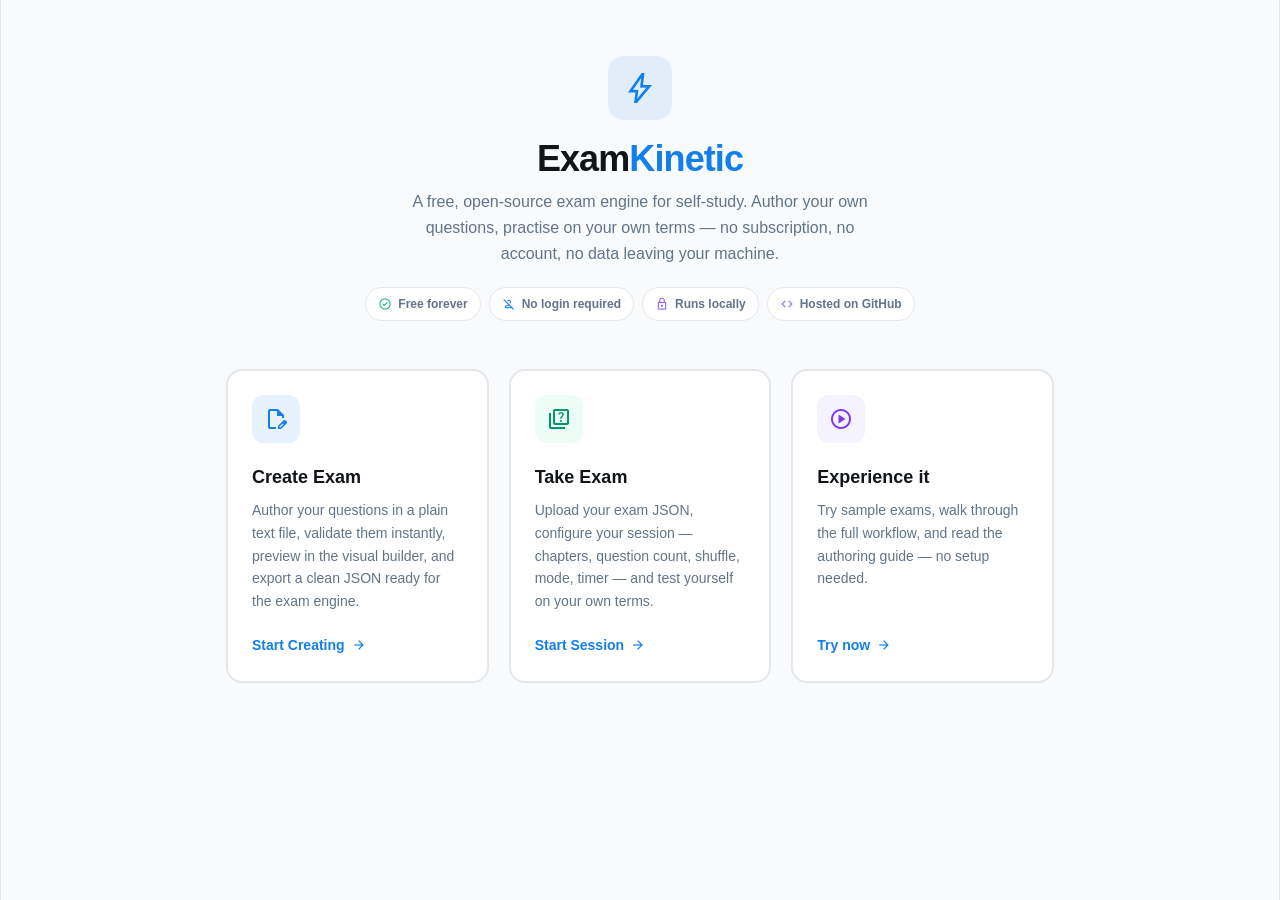
==== commit ff53ba6e: "Fix catch-all bad URL paths using hash routing strategy" ====
--- a/index.html
+++ b/index.html
@@ -27,7 +27,7 @@
     window.history.replaceState(null, '', '/examkinetic' + redirect);
   }
 </script>
-  <script type="module" crossorigin src="/assets/index-CpjsAnpr.js"></script>
+  <script type="module" crossorigin src="/assets/index-BjizfyYA.js"></script>
   <link rel="stylesheet" crossorigin href="/assets/index-DSyKFN07.css">
 </head>
 
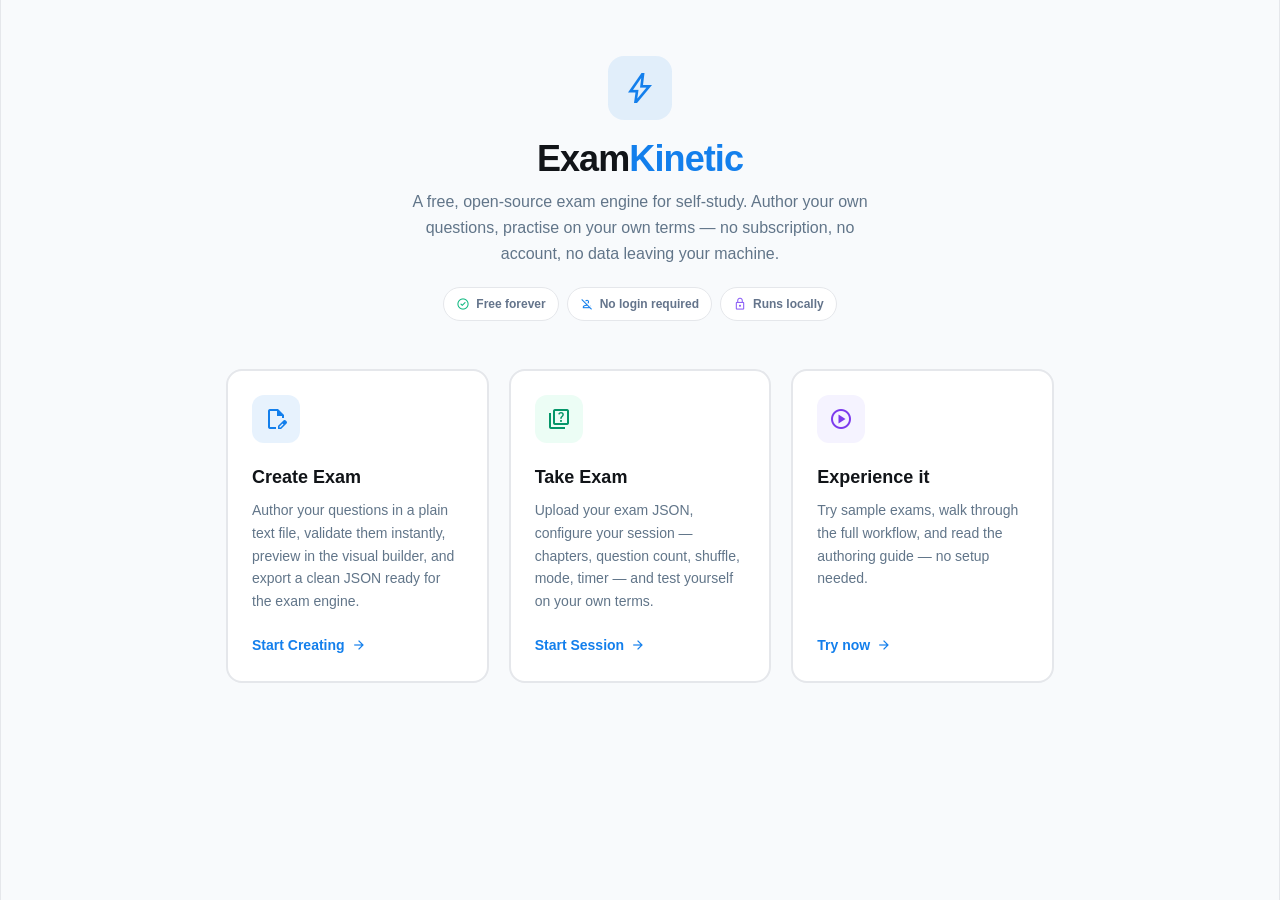
==== commit 454bf05b: "Github hosting information removed (2026-10-02 07:46:05)" ====
--- a/index.html
+++ b/index.html
@@ -4,14 +4,14 @@
 <head>
   <meta charset="UTF-8" />
   <!-- Primary meta tags -->
-<title>ExamKinetic — Free Browser-Based Exam Engine</title>
+<title>ExamKinetic | Free Browser-Based Exam Engine</title>
 <meta name="description" content="Free browser-based exam engine for self-study professionals. Author your own questions, practise with configurable sessions, and track results. No subscription, no login, no data leaving your machine." />
 <meta name="keywords" content="exam engine, self study, certification prep, AWS exam, CCNA study, PMP practice, ITIL practice, question bank, free exam tool, browser based exam" />
 
 <!-- Open Graph — controls how the link looks when shared on LinkedIn -->
-<meta property="og:title" content="ExamKinetic — Free Browser-Based Exam Engine" />
+<meta property="og:title" content="ExamKinetic | Free Browser-Based Exam Engine" />
 <meta property="og:description" content="Author your own questions and run configurable exam sessions entirely in the browser. Free forever." />
-<meta property="og:url" content="https://rabindra-jha.github.io/examkinetic/" />
+<meta property="og:url" content="https://examkinetic.com/" />
 <meta property="og:type" content="website" />
   <link rel="icon" type="image" href="/logo_ev.svg" />
   <link href="https://fonts.googleapis.com/css2?family=Lexend:wght@300;400;500;600;700;900&display=swap"
@@ -27,7 +27,18 @@
     window.history.replaceState(null, '', '/examkinetic' + redirect);
   }
 </script>
-  <script type="module" crossorigin src="/assets/index-BjizfyYA.js"></script>
+<script type="text/javascript">
+  (function() {
+    var redirectPath = sessionStorage.getItem('spa_redirect_path');
+    if (redirectPath) {
+      sessionStorage.removeItem('spa_redirect_path');
+      window.history.replaceState(null, null, redirectPath);
+    }
+  })();
+</script>
+
+
+  <script type="module" crossorigin src="/assets/index-ByMYlz-Y.js"></script>
   <link rel="stylesheet" crossorigin href="/assets/index-DSyKFN07.css">
 </head>
 
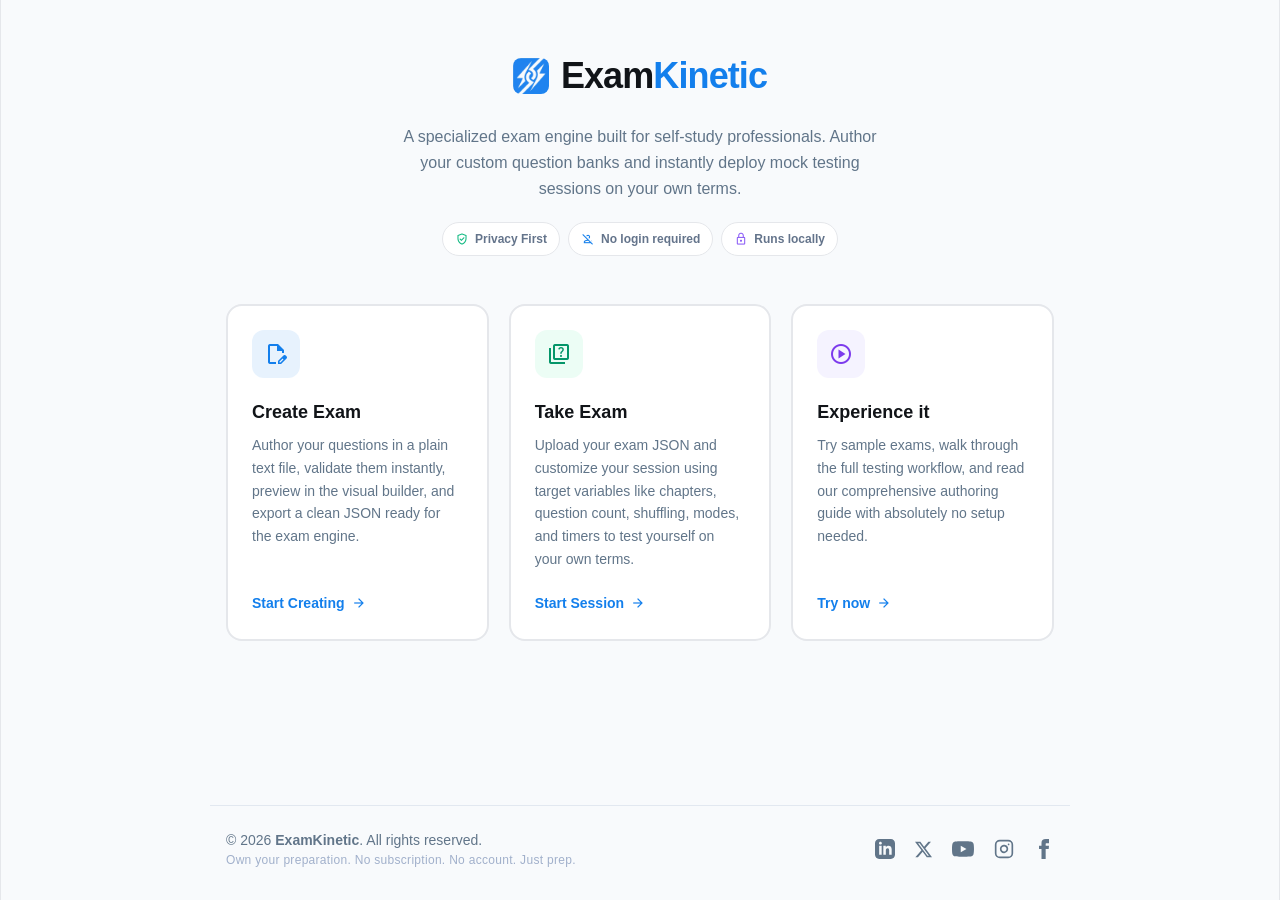
==== commit 3ee56798: "style(brand): launch premium logo assets and video walkthrough integration (2026-10-07 20:57:12)" ====
--- a/index.html
+++ b/index.html
@@ -4,16 +4,35 @@
 <head>
   <meta charset="UTF-8" />
   <!-- Primary meta tags -->
-<title>ExamKinetic | Free Browser-Based Exam Engine</title>
-<meta name="description" content="Free browser-based exam engine for self-study professionals. Author your own questions, practise with configurable sessions, and track results. No subscription, no login, no data leaving your machine." />
-<meta name="keywords" content="exam engine, self study, certification prep, AWS exam, CCNA study, PMP practice, ITIL practice, question bank, free exam tool, browser based exam" />
+<title>ExamKinetic | Browser-Based Exam Engine</title>
+<!-- Core SEO Meta Tags -->
+  <meta name="description" content="Own your preparation. No subscription. No account. Just prep. An offline-first browser engine for self-study professionals. Author questions, run configurable sessions, and track results completely locally with zero data leaving your machine." />
+  <meta name="keywords" content="exam engine, self study, certification prep, AWS exam, CCNA study, PMP practice, ITIL practice, question bank, local exam tool, browser based exam, privacy first exam" />
 
-<!-- Open Graph — controls how the link looks when shared on LinkedIn -->
-<meta property="og:title" content="ExamKinetic | Free Browser-Based Exam Engine" />
-<meta property="og:description" content="Author your own questions and run configurable exam sessions entirely in the browser. Free forever." />
-<meta property="og:url" content="https://examkinetic.com/" />
-<meta property="og:type" content="website" />
-  <link rel="icon" type="image" href="/logo_ev.svg" />
+<!-- Open Graph / LinkedIn Preview Card Info -->
+  <meta property="og:title" content="ExamKinetic | Browser-Based Exam Engine" />
+  <meta property="og:description" content="Own your preparation. No subscription. No account. Just prep. Author questions and run configurable exam sessions entirely in the browser." />
+  <meta property="og:url" content="https://examkinetic.com" />
+  <meta property="og:type" content="website" />
+  <meta property="og:image" content="https://examkinetic.comExamKineticShareBanner.jpg" />
+
+  <!-- Twitter / X Timeline Preview Card Info -->
+  <meta name="twitter:card" content="summary_large_image" />
+  <meta name="twitter:title" content="ExamKinetic | Browser-Based Exam Engine" />
+  <meta name="twitter:description" content="Own your preparation. No subscription. No account. Just prep. Author questions and run configurable exam sessions entirely in the browser." />
+  <meta name="twitter:image" content="https://examkinetic.comExamKineticShareBanner.jpg" />
+
+
+<!-- Browser Favicons & App Shortcut Icons -->
+  <link rel="icon" type="image/png" sizes="32x32" href="/ExamKineticSquareLogo32x32.png">
+  <link rel="icon" type="image/png" sizes="16x16" href="/ExamKineticSquareLogo16x16.png">
+  <link rel="apple-touch-icon" href="/ExamKineticSquareLogo184x184.png">
+  
+  
+<!-- Android / Mobile PWA Config -->
+  <link rel="manifest" href="/site.webmanifest">
+  <meta name="theme-color" content="#137fec">
+
   <link href="https://fonts.googleapis.com/css2?family=Lexend:wght@300;400;500;600;700;900&display=swap"
     rel="stylesheet" />
   <link href="https://fonts.googleapis.com/css2?family=Material+Symbols+Outlined" rel="stylesheet" />
@@ -38,8 +57,8 @@
 </script>
 
 
-  <script type="module" crossorigin src="/assets/index-ByMYlz-Y.js"></script>
-  <link rel="stylesheet" crossorigin href="/assets/index-DSyKFN07.css">
+  <script type="module" crossorigin src="/assets/index-nXCXHogx.js"></script>
+  <link rel="stylesheet" crossorigin href="/assets/index-BdTZ6xSI.css">
 </head>
 
 <body>
--- a/assets/index-BdTZ6xSI.css
+++ b/assets/index-BdTZ6xSI.css
@@ -0,0 +1 @@
+*,:before,:after{--tw-border-spacing-x: 0;--tw-border-spacing-y: 0;--tw-translate-x: 0;--tw-translate-y: 0;--tw-rotate: 0;--tw-skew-x: 0;--tw-skew-y: 0;--tw-scale-x: 1;--tw-scale-y: 1;--tw-pan-x: ;--tw-pan-y: ;--tw-pinch-zoom: ;--tw-scroll-snap-strictness: proximity;--tw-gradient-from-position: ;--tw-gradient-via-position: ;--tw-gradient-to-position: ;--tw-ordinal: ;--tw-slashed-zero: ;--tw-numeric-figure: ;--tw-numeric-spacing: ;--tw-numeric-fraction: ;--tw-ring-inset: ;--tw-ring-offset-width: 0px;--tw-ring-offset-color: #fff;--tw-ring-color: rgb(59 130 246 / .5);--tw-ring-offset-shadow: 0 0 #0000;--tw-ring-shadow: 0 0 #0000;--tw-shadow: 0 0 #0000;--tw-shadow-colored: 0 0 #0000;--tw-blur: ;--tw-brightness: ;--tw-contrast: ;--tw-grayscale: ;--tw-hue-rotate: ;--tw-invert: ;--tw-saturate: ;--tw-sepia: ;--tw-drop-shadow: ;--tw-backdrop-blur: ;--tw-backdrop-brightness: ;--tw-backdrop-contrast: ;--tw-backdrop-grayscale: ;--tw-backdrop-hue-rotate: ;--tw-backdrop-invert: ;--tw-backdrop-opacity: ;--tw-backdrop-saturate: ;--tw-backdrop-sepia: ;--tw-contain-size: ;--tw-contain-layout: ;--tw-contain-paint: ;--tw-contain-style: }::backdrop{--tw-border-spacing-x: 0;--tw-border-spacing-y: 0;--tw-translate-x: 0;--tw-translate-y: 0;--tw-rotate: 0;--tw-skew-x: 0;--tw-skew-y: 0;--tw-scale-x: 1;--tw-scale-y: 1;--tw-pan-x: ;--tw-pan-y: ;--tw-pinch-zoom: ;--tw-scroll-snap-strictness: proximity;--tw-gradient-from-position: ;--tw-gradient-via-position: ;--tw-gradient-to-position: ;--tw-ordinal: ;--tw-slashed-zero: ;--tw-numeric-figure: ;--tw-numeric-spacing: ;--tw-numeric-fraction: ;--tw-ring-inset: ;--tw-ring-offset-width: 0px;--tw-ring-offset-color: #fff;--tw-ring-color: rgb(59 130 246 / .5);--tw-ring-offset-shadow: 0 0 #0000;--tw-ring-shadow: 0 0 #0000;--tw-shadow: 0 0 #0000;--tw-shadow-colored: 0 0 #0000;--tw-blur: ;--tw-brightness: ;--tw-contrast: ;--tw-grayscale: ;--tw-hue-rotate: ;--tw-invert: ;--tw-saturate: ;--tw-sepia: ;--tw-drop-shadow: ;--tw-backdrop-blur: ;--tw-backdrop-brightness: ;--tw-backdrop-contrast: ;--tw-backdrop-grayscale: ;--tw-backdrop-hue-rotate: ;--tw-backdrop-invert: ;--tw-backdrop-opacity: ;--tw-backdrop-saturate: ;--tw-backdrop-sepia: ;--tw-contain-size: ;--tw-contain-layout: ;--tw-contain-paint: ;--tw-contain-style: }*,:before,:after{box-sizing:border-box;border-width:0;border-style:solid;border-color:#e5e7eb}:before,:after{--tw-content: ""}html,:host{line-height:1.5;-webkit-text-size-adjust:100%;-moz-tab-size:4;-o-tab-size:4;tab-size:4;font-family:ui-sans-serif,system-ui,sans-serif,"Apple Color Emoji","Segoe UI Emoji",Segoe UI Symbol,"Noto Color Emoji";font-feature-settings:normal;font-variation-settings:normal;-webkit-tap-highlight-color:transparent}body{margin:0;line-height:inherit}hr{height:0;color:inherit;border-top-width:1px}abbr:where([title]){-webkit-text-decoration:underline dotted;text-decoration:underline dotted}h1,h2,h3,h4,h5,h6{font-size:inherit;font-weight:inherit}a{color:inherit;text-decoration:inherit}b,strong{font-weight:bolder}code,kbd,samp,pre{font-family:ui-monospace,SFMono-Regular,Menlo,Monaco,Consolas,Liberation Mono,Courier New,monospace;font-feature-settings:normal;font-variation-settings:normal;font-size:1em}small{font-size:80%}sub,sup{font-size:75%;line-height:0;position:relative;vertical-align:baseline}sub{bottom:-.25em}sup{top:-.5em}table{text-indent:0;border-color:inherit;border-collapse:collapse}button,input,optgroup,select,textarea{font-family:inherit;font-feature-settings:inherit;font-variation-settings:inherit;font-size:100%;font-weight:inherit;line-height:inherit;letter-spacing:inherit;color:inherit;margin:0;padding:0}button,select{text-transform:none}button,input:where([type=button]),input:where([type=reset]),input:where([type=submit]){-webkit-appearance:button;background-color:transparent;background-image:none}:-moz-focusring{outline:auto}:-moz-ui-invalid{box-shadow:none}progress{vertical-align:baseline}::-webkit-inner-spin-button,::-webkit-outer-spin-button{height:auto}[type=search]{-webkit-appearance:textfield;outline-offset:-2px}::-webkit-search-decoration{-webkit-appearance:none}::-webkit-file-upload-button{-webkit-appearance:button;font:inherit}summary{display:list-item}blockquote,dl,dd,h1,h2,h3,h4,h5,h6,hr,figure,p,pre{margin:0}fieldset{margin:0;padding:0}legend{padding:0}ol,ul,menu{list-style:none;margin:0;padding:0}dialog{padding:0}textarea{resize:vertical}input::-moz-placeholder,textarea::-moz-placeholder{opacity:1;color:#9ca3af}input::placeholder,textarea::placeholder{opacity:1;color:#9ca3af}button,[role=button]{cursor:pointer}:disabled{cursor:default}img,svg,video,canvas,audio,iframe,embed,object{display:block;vertical-align:middle}img,video{max-width:100%;height:auto}[hidden]:where(:not([hidden=until-found])){display:none}.\!container{width:100%!important}.container{width:100%}@media(min-width:640px){.\!container{max-width:640px!important}.container{max-width:640px}}@media(min-width:768px){.\!container{max-width:768px!important}.container{max-width:768px}}@media(min-width:1024px){.\!container{max-width:1024px!important}.container{max-width:1024px}}@media(min-width:1280px){.\!container{max-width:1280px!important}.container{max-width:1280px}}@media(min-width:1536px){.\!container{max-width:1536px!important}.container{max-width:1536px}}.pointer-events-none{pointer-events:none}.visible{visibility:visible}.fixed{position:fixed}.absolute{position:absolute}.relative{position:relative}.inset-0{inset:0}.top-0\.5{top:.125rem}.z-10{z-index:10}.z-\[100\]{z-index:100}.mx-1{margin-left:.25rem;margin-right:.25rem}.mx-4{margin-left:1rem;margin-right:1rem}.mx-5{margin-left:1.25rem;margin-right:1.25rem}.mx-auto{margin-left:auto;margin-right:auto}.my-5{margin-top:1.25rem;margin-bottom:1.25rem}.mb-1{margin-bottom:.25rem}.mb-1\.5{margin-bottom:.375rem}.mb-2{margin-bottom:.5rem}.mb-3{margin-bottom:.75rem}.mb-4{margin-bottom:1rem}.mb-6{margin-bottom:1.5rem}.mb-8{margin-bottom:2rem}.ml-1{margin-left:.25rem}.ml-2{margin-left:.5rem}.ml-3{margin-left:.75rem}.ml-\[88px\]{margin-left:88px}.mt-0\.5{margin-top:.125rem}.mt-1{margin-top:.25rem}.mt-2{margin-top:.5rem}.mt-auto{margin-top:auto}.mt-px{margin-top:1px}.block{display:block}.inline-block{display:inline-block}.inline{display:inline}.flex{display:flex}.table{display:table}.grid{display:grid}.hidden{display:none}.aspect-video{aspect-ratio:16 / 9}.size-10{width:2.5rem;height:2.5rem}.size-12{width:3rem;height:3rem}.size-16{width:4rem;height:4rem}.size-5{width:1.25rem;height:1.25rem}.size-7{width:1.75rem;height:1.75rem}.size-9{width:2.25rem;height:2.25rem}.size-\[17px\]{width:17px;height:17px}.size-\[22px\]{width:22px;height:22px}.h-1\.5{height:.375rem}.h-10{height:2.5rem}.h-11{height:2.75rem}.h-12{height:3rem}.h-14{height:3.5rem}.h-2{height:.5rem}.h-2\.5{height:.625rem}.h-20{height:5rem}.h-3{height:.75rem}.h-4{height:1rem}.h-48{height:12rem}.h-5{height:1.25rem}.h-6{height:1.5rem}.h-7{height:1.75rem}.h-80{height:20rem}.h-9{height:2.25rem}.h-full{height:100%}.h-px{height:1px}.h-screen{height:100vh}.max-h-40{max-height:10rem}.min-h-screen{min-height:100vh}.w-10{width:2.5rem}.w-11{width:2.75rem}.w-2{width:.5rem}.w-2\.5{width:.625rem}.w-20{width:5rem}.w-24{width:6rem}.w-3{width:.75rem}.w-4{width:1rem}.w-5{width:1.25rem}.w-7{width:1.75rem}.w-\[45\%\]{width:45%}.w-\[55\%\]{width:55%}.w-fit{width:-moz-fit-content;width:fit-content}.w-full{width:100%}.w-px{width:1px}.min-w-0{min-width:0px}.min-w-\[120px\]{min-width:120px}.max-w-4xl{max-width:56rem}.max-w-\[1600px\]{max-width:1600px}.max-w-\[200px\]{max-width:200px}.max-w-\[240px\]{max-width:240px}.max-w-\[400px\]{max-width:400px}.max-w-\[480px\]{max-width:480px}.max-w-\[520px\]{max-width:520px}.max-w-\[560px\]{max-width:560px}.max-w-\[640px\]{max-width:640px}.max-w-\[680px\]{max-width:680px}.max-w-\[760px\]{max-width:760px}.max-w-\[768px\]{max-width:768px}.max-w-\[780px\]{max-width:780px}.max-w-\[860px\]{max-width:860px}.max-w-full{max-width:100%}.max-w-md{max-width:28rem}.flex-1{flex:1 1 0%}.flex-shrink-0,.shrink-0{flex-shrink:0}.translate-x-0\.5{--tw-translate-x: .125rem;transform:translate(var(--tw-translate-x),var(--tw-translate-y)) rotate(var(--tw-rotate)) skew(var(--tw-skew-x)) skewY(var(--tw-skew-y)) scaleX(var(--tw-scale-x)) scaleY(var(--tw-scale-y))}.translate-x-5{--tw-translate-x: 1.25rem;transform:translate(var(--tw-translate-x),var(--tw-translate-y)) rotate(var(--tw-rotate)) skew(var(--tw-skew-x)) skewY(var(--tw-skew-y)) scaleX(var(--tw-scale-x)) scaleY(var(--tw-scale-y))}.rotate-180{--tw-rotate: 180deg;transform:translate(var(--tw-translate-x),var(--tw-translate-y)) rotate(var(--tw-rotate)) skew(var(--tw-skew-x)) skewY(var(--tw-skew-y)) scaleX(var(--tw-scale-x)) scaleY(var(--tw-scale-y))}.rotate-90{--tw-rotate: 90deg;transform:translate(var(--tw-translate-x),var(--tw-translate-y)) rotate(var(--tw-rotate)) skew(var(--tw-skew-x)) skewY(var(--tw-skew-y)) scaleX(var(--tw-scale-x)) scaleY(var(--tw-scale-y))}.scale-\[1\.01\]{--tw-scale-x: 1.01;--tw-scale-y: 1.01;transform:translate(var(--tw-translate-x),var(--tw-translate-y)) rotate(var(--tw-rotate)) skew(var(--tw-skew-x)) skewY(var(--tw-skew-y)) scaleX(var(--tw-scale-x)) scaleY(var(--tw-scale-y))}.transform{transform:translate(var(--tw-translate-x),var(--tw-translate-y)) rotate(var(--tw-rotate)) skew(var(--tw-skew-x)) skewY(var(--tw-skew-y)) scaleX(var(--tw-scale-x)) scaleY(var(--tw-scale-y))}@keyframes pulse{50%{opacity:.5}}.animate-pulse{animation:pulse 2s cubic-bezier(.4,0,.6,1) infinite}@keyframes spin{to{transform:rotate(360deg)}}.animate-spin{animation:spin 1s linear infinite}.cursor-default{cursor:default}.cursor-not-allowed{cursor:not-allowed}.cursor-pointer{cursor:pointer}.cursor-text{cursor:text}.resize-none{resize:none}.grid-cols-1{grid-template-columns:repeat(1,minmax(0,1fr))}.grid-cols-2{grid-template-columns:repeat(2,minmax(0,1fr))}.grid-cols-3{grid-template-columns:repeat(3,minmax(0,1fr))}.flex-col{flex-direction:column}.flex-wrap{flex-wrap:wrap}.items-start{align-items:flex-start}.items-center{align-items:center}.justify-start{justify-content:flex-start}.justify-center{justify-content:center}.justify-between{justify-content:space-between}.gap-0\.5{gap:.125rem}.gap-1{gap:.25rem}.gap-1\.5{gap:.375rem}.gap-10{gap:2.5rem}.gap-12{gap:3rem}.gap-2{gap:.5rem}.gap-3{gap:.75rem}.gap-4{gap:1rem}.gap-5{gap:1.25rem}.gap-6{gap:1.5rem}.gap-8{gap:2rem}.space-y-1>:not([hidden])~:not([hidden]){--tw-space-y-reverse: 0;margin-top:calc(.25rem * calc(1 - var(--tw-space-y-reverse)));margin-bottom:calc(.25rem * var(--tw-space-y-reverse))}.space-y-2>:not([hidden])~:not([hidden]){--tw-space-y-reverse: 0;margin-top:calc(.5rem * calc(1 - var(--tw-space-y-reverse)));margin-bottom:calc(.5rem * var(--tw-space-y-reverse))}.space-y-3>:not([hidden])~:not([hidden]){--tw-space-y-reverse: 0;margin-top:calc(.75rem * calc(1 - var(--tw-space-y-reverse)));margin-bottom:calc(.75rem * var(--tw-space-y-reverse))}.space-y-4>:not([hidden])~:not([hidden]){--tw-space-y-reverse: 0;margin-top:calc(1rem * calc(1 - var(--tw-space-y-reverse)));margin-bottom:calc(1rem * var(--tw-space-y-reverse))}.space-y-6>:not([hidden])~:not([hidden]){--tw-space-y-reverse: 0;margin-top:calc(1.5rem * calc(1 - var(--tw-space-y-reverse)));margin-bottom:calc(1.5rem * var(--tw-space-y-reverse))}.divide-x>:not([hidden])~:not([hidden]){--tw-divide-x-reverse: 0;border-right-width:calc(1px * var(--tw-divide-x-reverse));border-left-width:calc(1px * calc(1 - var(--tw-divide-x-reverse)))}.divide-y>:not([hidden])~:not([hidden]){--tw-divide-y-reverse: 0;border-top-width:calc(1px * calc(1 - var(--tw-divide-y-reverse)));border-bottom-width:calc(1px * var(--tw-divide-y-reverse))}.divide-\[\#f0f2f4\]>:not([hidden])~:not([hidden]){--tw-divide-opacity: 1;border-color:rgb(240 242 244 / var(--tw-divide-opacity, 1))}.divide-\[\#f5f5f5\]>:not([hidden])~:not([hidden]){--tw-divide-opacity: 1;border-color:rgb(245 245 245 / var(--tw-divide-opacity, 1))}.divide-primary\/10>:not([hidden])~:not([hidden]){border-color:#137fec1a}.overflow-hidden{overflow:hidden}.overflow-x-auto{overflow-x:auto}.overflow-y-auto{overflow-y:auto}.truncate{overflow:hidden;text-overflow:ellipsis;white-space:nowrap}.whitespace-pre{white-space:pre}.whitespace-pre-wrap{white-space:pre-wrap}.rounded{border-radius:.25rem}.rounded-2xl{border-radius:1rem}.rounded-full{border-radius:9999px}.rounded-lg{border-radius:.5rem}.rounded-md{border-radius:.375rem}.rounded-xl{border-radius:.75rem}.border{border-width:1px}.border-2{border-width:2px}.border-x{border-left-width:1px;border-right-width:1px}.border-b{border-bottom-width:1px}.border-b-2{border-bottom-width:2px}.border-l-4{border-left-width:4px}.border-r-8{border-right-width:8px}.border-t{border-top-width:1px}.border-dashed{border-style:dashed}.border-none{border-style:none}.border-\[\#dbdfe6\]{--tw-border-opacity: 1;border-color:rgb(219 223 230 / var(--tw-border-opacity, 1))}.border-\[\#dbe0e6\]{--tw-border-opacity: 1;border-color:rgb(219 224 230 / var(--tw-border-opacity, 1))}.border-\[\#e2e8f0\]{--tw-border-opacity: 1;border-color:rgb(226 232 240 / var(--tw-border-opacity, 1))}.border-\[\#e5e7eb\]{--tw-border-opacity: 1;border-color:rgb(229 231 235 / var(--tw-border-opacity, 1))}.border-\[\#f0f2f4\]{--tw-border-opacity: 1;border-color:rgb(240 242 244 / var(--tw-border-opacity, 1))}.border-amber-200{--tw-border-opacity: 1;border-color:rgb(253 230 138 / var(--tw-border-opacity, 1))}.border-amber-300{--tw-border-opacity: 1;border-color:rgb(252 211 77 / var(--tw-border-opacity, 1))}.border-amber-400{--tw-border-opacity: 1;border-color:rgb(251 191 36 / var(--tw-border-opacity, 1))}.border-blue-200{--tw-border-opacity: 1;border-color:rgb(191 219 254 / var(--tw-border-opacity, 1))}.border-emerald-100{--tw-border-opacity: 1;border-color:rgb(209 250 229 / var(--tw-border-opacity, 1))}.border-emerald-200{--tw-border-opacity: 1;border-color:rgb(167 243 208 / var(--tw-border-opacity, 1))}.border-emerald-400{--tw-border-opacity: 1;border-color:rgb(52 211 153 / var(--tw-border-opacity, 1))}.border-emerald-500{--tw-border-opacity: 1;border-color:rgb(16 185 129 / var(--tw-border-opacity, 1))}.border-primary{--tw-border-opacity: 1;border-color:rgb(19 127 236 / var(--tw-border-opacity, 1))}.border-primary\/10{border-color:#137fec1a}.border-primary\/15{border-color:#137fec26}.border-primary\/20{border-color:#137fec33}.border-primary\/30{border-color:#137fec4d}.border-purple-200{--tw-border-opacity: 1;border-color:rgb(233 213 255 / var(--tw-border-opacity, 1))}.border-red-200{--tw-border-opacity: 1;border-color:rgb(254 202 202 / var(--tw-border-opacity, 1))}.border-red-300{--tw-border-opacity: 1;border-color:rgb(252 165 165 / var(--tw-border-opacity, 1))}.border-red-400{--tw-border-opacity: 1;border-color:rgb(248 113 113 / var(--tw-border-opacity, 1))}.border-slate-200{--tw-border-opacity: 1;border-color:rgb(226 232 240 / var(--tw-border-opacity, 1))}.border-slate-300{--tw-border-opacity: 1;border-color:rgb(203 213 225 / var(--tw-border-opacity, 1))}.border-slate-700{--tw-border-opacity: 1;border-color:rgb(51 65 85 / var(--tw-border-opacity, 1))}.border-l-amber-400{--tw-border-opacity: 1;border-left-color:rgb(251 191 36 / var(--tw-border-opacity, 1))}.border-l-emerald-500{--tw-border-opacity: 1;border-left-color:rgb(16 185 129 / var(--tw-border-opacity, 1))}.border-l-red-400{--tw-border-opacity: 1;border-left-color:rgb(248 113 113 / var(--tw-border-opacity, 1))}.bg-\[\#e5e7eb\]{--tw-bg-opacity: 1;background-color:rgb(229 231 235 / var(--tw-bg-opacity, 1))}.bg-\[\#f0f2f4\]{--tw-bg-opacity: 1;background-color:rgb(240 242 244 / var(--tw-bg-opacity, 1))}.bg-\[\#f8fafc\]{--tw-bg-opacity: 1;background-color:rgb(248 250 252 / var(--tw-bg-opacity, 1))}.bg-amber-100{--tw-bg-opacity: 1;background-color:rgb(254 243 199 / var(--tw-bg-opacity, 1))}.bg-amber-400{--tw-bg-opacity: 1;background-color:rgb(251 191 36 / var(--tw-bg-opacity, 1))}.bg-amber-50{--tw-bg-opacity: 1;background-color:rgb(255 251 235 / var(--tw-bg-opacity, 1))}.bg-background-light{--tw-bg-opacity: 1;background-color:rgb(246 247 248 / var(--tw-bg-opacity, 1))}.bg-background-light\/30{background-color:#f6f7f84d}.bg-black\/40{background-color:#0006}.bg-blue-50{--tw-bg-opacity: 1;background-color:rgb(239 246 255 / var(--tw-bg-opacity, 1))}.bg-emerald-100{--tw-bg-opacity: 1;background-color:rgb(209 250 229 / var(--tw-bg-opacity, 1))}.bg-emerald-50{--tw-bg-opacity: 1;background-color:rgb(236 253 245 / var(--tw-bg-opacity, 1))}.bg-emerald-50\/50{background-color:#ecfdf580}.bg-emerald-500{--tw-bg-opacity: 1;background-color:rgb(16 185 129 / var(--tw-bg-opacity, 1))}.bg-emerald-600{--tw-bg-opacity: 1;background-color:rgb(5 150 105 / var(--tw-bg-opacity, 1))}.bg-gray-200{--tw-bg-opacity: 1;background-color:rgb(229 231 235 / var(--tw-bg-opacity, 1))}.bg-gray-300{--tw-bg-opacity: 1;background-color:rgb(209 213 219 / var(--tw-bg-opacity, 1))}.bg-primary{--tw-bg-opacity: 1;background-color:rgb(19 127 236 / var(--tw-bg-opacity, 1))}.bg-primary\/10{background-color:#137fec1a}.bg-primary\/5{background-color:#137fec0d}.bg-primary\/\[0\.02\]{background-color:#137fec05}.bg-primary\/\[0\.03\]{background-color:#137fec08}.bg-primary\/\[0\.04\]{background-color:#137fec0a}.bg-primary\/\[0\.06\]{background-color:#137fec0f}.bg-purple-50{--tw-bg-opacity: 1;background-color:rgb(250 245 255 / var(--tw-bg-opacity, 1))}.bg-red-100{--tw-bg-opacity: 1;background-color:rgb(254 226 226 / var(--tw-bg-opacity, 1))}.bg-red-100\/70{background-color:#fee2e2b3}.bg-red-400{--tw-bg-opacity: 1;background-color:rgb(248 113 113 / var(--tw-bg-opacity, 1))}.bg-red-50{--tw-bg-opacity: 1;background-color:rgb(254 242 242 / var(--tw-bg-opacity, 1))}.bg-slate-100{--tw-bg-opacity: 1;background-color:rgb(241 245 249 / var(--tw-bg-opacity, 1))}.bg-slate-100\/50{background-color:#f1f5f980}.bg-slate-200{--tw-bg-opacity: 1;background-color:rgb(226 232 240 / var(--tw-bg-opacity, 1))}.bg-slate-300{--tw-bg-opacity: 1;background-color:rgb(203 213 225 / var(--tw-bg-opacity, 1))}.bg-slate-50{--tw-bg-opacity: 1;background-color:rgb(248 250 252 / var(--tw-bg-opacity, 1))}.bg-slate-50\/30{background-color:#f8fafc4d}.bg-slate-50\/50{background-color:#f8fafc80}.bg-slate-900{--tw-bg-opacity: 1;background-color:rgb(15 23 42 / var(--tw-bg-opacity, 1))}.bg-violet-50{--tw-bg-opacity: 1;background-color:rgb(245 243 255 / var(--tw-bg-opacity, 1))}.bg-white{--tw-bg-opacity: 1;background-color:rgb(255 255 255 / var(--tw-bg-opacity, 1))}.bg-white\/10{background-color:#ffffff1a}.bg-white\/50{background-color:#ffffff80}.bg-white\/60{background-color:#fff9}.fill-current{fill:currentColor}.fill-none{fill:none}.stroke-current{stroke:currentColor}.stroke-2{stroke-width:2}.object-contain{-o-object-fit:contain;object-fit:contain}.p-3{padding:.75rem}.p-4{padding:1rem}.p-5{padding:1.25rem}.p-6{padding:1.5rem}.px-0{padding-left:0;padding-right:0}.px-1{padding-left:.25rem;padding-right:.25rem}.px-1\.5{padding-left:.375rem;padding-right:.375rem}.px-10{padding-left:2.5rem;padding-right:2.5rem}.px-2{padding-left:.5rem;padding-right:.5rem}.px-2\.5{padding-left:.625rem;padding-right:.625rem}.px-3{padding-left:.75rem;padding-right:.75rem}.px-4{padding-left:1rem;padding-right:1rem}.px-5{padding-left:1.25rem;padding-right:1.25rem}.px-6{padding-left:1.5rem;padding-right:1.5rem}.py-0\.5{padding-top:.125rem;padding-bottom:.125rem}.py-1{padding-top:.25rem;padding-bottom:.25rem}.py-1\.5{padding-top:.375rem;padding-bottom:.375rem}.py-10{padding-top:2.5rem;padding-bottom:2.5rem}.py-14{padding-top:3.5rem;padding-bottom:3.5rem}.py-2{padding-top:.5rem;padding-bottom:.5rem}.py-2\.5{padding-top:.625rem;padding-bottom:.625rem}.py-3{padding-top:.75rem;padding-bottom:.75rem}.py-3\.5{padding-top:.875rem;padding-bottom:.875rem}.py-4{padding-top:1rem;padding-bottom:1rem}.py-5{padding-top:1.25rem;padding-bottom:1.25rem}.py-6{padding-top:1.5rem;padding-bottom:1.5rem}.py-8{padding-top:2rem;padding-bottom:2rem}.pb-0{padding-bottom:0}.pb-2{padding-bottom:.5rem}.pb-24{padding-bottom:6rem}.pb-3{padding-bottom:.75rem}.pb-32{padding-bottom:8rem}.pb-4{padding-bottom:1rem}.pb-5{padding-bottom:1.25rem}.pt-0\.5{padding-top:.125rem}.pt-1{padding-top:.25rem}.pt-4{padding-top:1rem}.pt-6{padding-top:1.5rem}.text-left{text-align:left}.text-center{text-align:center}.text-right{text-align:right}.font-display{font-family:Lexend,sans-serif}.font-mono{font-family:ui-monospace,SFMono-Regular,Menlo,Monaco,Consolas,Liberation Mono,Courier New,monospace}.\!text-4xl{font-size:2.25rem!important;line-height:2.5rem!important}.\!text-sm{font-size:.875rem!important;line-height:1.25rem!important}.text-2xl{font-size:1.5rem;line-height:2rem}.text-3xl{font-size:1.875rem;line-height:2.25rem}.text-4xl{font-size:2.25rem;line-height:2.5rem}.text-5xl{font-size:3rem;line-height:1}.text-6xl{font-size:3.75rem;line-height:1}.text-\[10px\]{font-size:10px}.text-\[11px\]{font-size:11px}.text-\[12px\]{font-size:12px}.text-\[13px\]{font-size:13px}.text-\[14px\]{font-size:14px}.text-\[9px\]{font-size:9px}.text-base{font-size:1rem;line-height:1.5rem}.text-lg{font-size:1.125rem;line-height:1.75rem}.text-sm{font-size:.875rem;line-height:1.25rem}.text-xl{font-size:1.25rem;line-height:1.75rem}.text-xs{font-size:.75rem;line-height:1rem}.font-black{font-weight:900}.font-bold{font-weight:700}.font-medium{font-weight:500}.font-semibold{font-weight:600}.uppercase{text-transform:uppercase}.capitalize{text-transform:capitalize}.tabular-nums{--tw-numeric-spacing: tabular-nums;font-variant-numeric:var(--tw-ordinal) var(--tw-slashed-zero) var(--tw-numeric-figure) var(--tw-numeric-spacing) var(--tw-numeric-fraction)}.leading-6{line-height:1.5rem}.leading-none{line-height:1}.leading-relaxed{line-height:1.625}.leading-tight{line-height:1.25}.tracking-\[-0\.015em\]{letter-spacing:-.015em}.tracking-tight{letter-spacing:-.025em}.tracking-wide{letter-spacing:.025em}.tracking-wider{letter-spacing:.05em}.text-\[\#111318\]{--tw-text-opacity: 1;color:rgb(17 19 24 / var(--tw-text-opacity, 1))}.text-\[\#111418\]{--tw-text-opacity: 1;color:rgb(17 20 24 / var(--tw-text-opacity, 1))}.text-\[\#5e6c7c\]{--tw-text-opacity: 1;color:rgb(94 108 124 / var(--tw-text-opacity, 1))}.text-\[\#617589\]{--tw-text-opacity: 1;color:rgb(97 117 137 / var(--tw-text-opacity, 1))}.text-\[\#a1b0cb\]{--tw-text-opacity: 1;color:rgb(161 176 203 / var(--tw-text-opacity, 1))}.text-amber-400{--tw-text-opacity: 1;color:rgb(251 191 36 / var(--tw-text-opacity, 1))}.text-amber-500{--tw-text-opacity: 1;color:rgb(245 158 11 / var(--tw-text-opacity, 1))}.text-amber-600{--tw-text-opacity: 1;color:rgb(217 119 6 / var(--tw-text-opacity, 1))}.text-amber-700{--tw-text-opacity: 1;color:rgb(180 83 9 / var(--tw-text-opacity, 1))}.text-amber-800{--tw-text-opacity: 1;color:rgb(146 64 14 / var(--tw-text-opacity, 1))}.text-black{--tw-text-opacity: 1;color:rgb(0 0 0 / var(--tw-text-opacity, 1))}.text-blue-600{--tw-text-opacity: 1;color:rgb(37 99 235 / var(--tw-text-opacity, 1))}.text-blue-800{--tw-text-opacity: 1;color:rgb(30 64 175 / var(--tw-text-opacity, 1))}.text-emerald-400{--tw-text-opacity: 1;color:rgb(52 211 153 / var(--tw-text-opacity, 1))}.text-emerald-500{--tw-text-opacity: 1;color:rgb(16 185 129 / var(--tw-text-opacity, 1))}.text-emerald-600{--tw-text-opacity: 1;color:rgb(5 150 105 / var(--tw-text-opacity, 1))}.text-emerald-700{--tw-text-opacity: 1;color:rgb(4 120 87 / var(--tw-text-opacity, 1))}.text-emerald-800{--tw-text-opacity: 1;color:rgb(6 95 70 / var(--tw-text-opacity, 1))}.text-gray-400{--tw-text-opacity: 1;color:rgb(156 163 175 / var(--tw-text-opacity, 1))}.text-gray-500{--tw-text-opacity: 1;color:rgb(107 114 128 / var(--tw-text-opacity, 1))}.text-primary{--tw-text-opacity: 1;color:rgb(19 127 236 / var(--tw-text-opacity, 1))}.text-purple-600{--tw-text-opacity: 1;color:rgb(147 51 234 / var(--tw-text-opacity, 1))}.text-red-400{--tw-text-opacity: 1;color:rgb(248 113 113 / var(--tw-text-opacity, 1))}.text-red-500{--tw-text-opacity: 1;color:rgb(239 68 68 / var(--tw-text-opacity, 1))}.text-red-600{--tw-text-opacity: 1;color:rgb(220 38 38 / var(--tw-text-opacity, 1))}.text-slate-100{--tw-text-opacity: 1;color:rgb(241 245 249 / var(--tw-text-opacity, 1))}.text-slate-300{--tw-text-opacity: 1;color:rgb(203 213 225 / var(--tw-text-opacity, 1))}.text-slate-400{--tw-text-opacity: 1;color:rgb(148 163 184 / var(--tw-text-opacity, 1))}.text-slate-500{--tw-text-opacity: 1;color:rgb(100 116 139 / var(--tw-text-opacity, 1))}.text-slate-600{--tw-text-opacity: 1;color:rgb(71 85 105 / var(--tw-text-opacity, 1))}.text-slate-700{--tw-text-opacity: 1;color:rgb(51 65 85 / var(--tw-text-opacity, 1))}.text-slate-900{--tw-text-opacity: 1;color:rgb(15 23 42 / var(--tw-text-opacity, 1))}.text-violet-500{--tw-text-opacity: 1;color:rgb(139 92 246 / var(--tw-text-opacity, 1))}.text-violet-600{--tw-text-opacity: 1;color:rgb(124 58 237 / var(--tw-text-opacity, 1))}.text-white{--tw-text-opacity: 1;color:rgb(255 255 255 / var(--tw-text-opacity, 1))}.underline{text-decoration-line:underline}.no-underline{text-decoration-line:none}.accent-primary{accent-color:#137fec}.opacity-75{opacity:.75}.opacity-80{opacity:.8}.shadow{--tw-shadow: 0 1px 3px 0 rgb(0 0 0 / .1), 0 1px 2px -1px rgb(0 0 0 / .1);--tw-shadow-colored: 0 1px 3px 0 var(--tw-shadow-color), 0 1px 2px -1px var(--tw-shadow-color);box-shadow:var(--tw-ring-offset-shadow, 0 0 #0000),var(--tw-ring-shadow, 0 0 #0000),var(--tw-shadow)}.shadow-2xl{--tw-shadow: 0 25px 50px -12px rgb(0 0 0 / .25);--tw-shadow-colored: 0 25px 50px -12px var(--tw-shadow-color);box-shadow:var(--tw-ring-offset-shadow, 0 0 #0000),var(--tw-ring-shadow, 0 0 #0000),var(--tw-shadow)}.shadow-\[0_-4px_6px_-1px_rgba\(0\,0\,0\,0\.04\)\]{--tw-shadow: 0 -4px 6px -1px rgba(0,0,0,.04);--tw-shadow-colored: 0 -4px 6px -1px var(--tw-shadow-color);box-shadow:var(--tw-ring-offset-shadow, 0 0 #0000),var(--tw-ring-shadow, 0 0 #0000),var(--tw-shadow)}.shadow-\[0_-4px_6px_-1px_rgba\(0\,0\,0\,0\.05\)\]{--tw-shadow: 0 -4px 6px -1px rgba(0,0,0,.05);--tw-shadow-colored: 0 -4px 6px -1px var(--tw-shadow-color);box-shadow:var(--tw-ring-offset-shadow, 0 0 #0000),var(--tw-ring-shadow, 0 0 #0000),var(--tw-shadow)}.shadow-md{--tw-shadow: 0 4px 6px -1px rgb(0 0 0 / .1), 0 2px 4px -2px rgb(0 0 0 / .1);--tw-shadow-colored: 0 4px 6px -1px var(--tw-shadow-color), 0 2px 4px -2px var(--tw-shadow-color);box-shadow:var(--tw-ring-offset-shadow, 0 0 #0000),var(--tw-ring-shadow, 0 0 #0000),var(--tw-shadow)}.shadow-sm{--tw-shadow: 0 1px 2px 0 rgb(0 0 0 / .05);--tw-shadow-colored: 0 1px 2px 0 var(--tw-shadow-color);box-shadow:var(--tw-ring-offset-shadow, 0 0 #0000),var(--tw-ring-shadow, 0 0 #0000),var(--tw-shadow)}.outline-none{outline:2px solid transparent;outline-offset:2px}.filter{filter:var(--tw-blur) var(--tw-brightness) var(--tw-contrast) var(--tw-grayscale) var(--tw-hue-rotate) var(--tw-invert) var(--tw-saturate) var(--tw-sepia) var(--tw-drop-shadow)}.backdrop-blur-sm{--tw-backdrop-blur: blur(4px);-webkit-backdrop-filter:var(--tw-backdrop-blur) var(--tw-backdrop-brightness) var(--tw-backdrop-contrast) var(--tw-backdrop-grayscale) var(--tw-backdrop-hue-rotate) var(--tw-backdrop-invert) var(--tw-backdrop-opacity) var(--tw-backdrop-saturate) var(--tw-backdrop-sepia);backdrop-filter:var(--tw-backdrop-blur) var(--tw-backdrop-brightness) var(--tw-backdrop-contrast) var(--tw-backdrop-grayscale) var(--tw-backdrop-hue-rotate) var(--tw-backdrop-invert) var(--tw-backdrop-opacity) var(--tw-backdrop-saturate) var(--tw-backdrop-sepia)}.transition-all{transition-property:all;transition-timing-function:cubic-bezier(.4,0,.2,1);transition-duration:.15s}.transition-colors{transition-property:color,background-color,border-color,text-decoration-color,fill,stroke;transition-timing-function:cubic-bezier(.4,0,.2,1);transition-duration:.15s}.transition-transform{transition-property:transform;transition-timing-function:cubic-bezier(.4,0,.2,1);transition-duration:.15s}.\[_\:\\s\]{_:s}.last\:border-0:last-child{border-width:0px}.hover\:scale-\[1\.02\]:hover{--tw-scale-x: 1.02;--tw-scale-y: 1.02;transform:translate(var(--tw-translate-x),var(--tw-translate-y)) rotate(var(--tw-rotate)) skew(var(--tw-skew-x)) skewY(var(--tw-skew-y)) scaleX(var(--tw-scale-x)) scaleY(var(--tw-scale-y))}.hover\:border-amber-300:hover{--tw-border-opacity: 1;border-color:rgb(252 211 77 / var(--tw-border-opacity, 1))}.hover\:border-emerald-300:hover{--tw-border-opacity: 1;border-color:rgb(110 231 183 / var(--tw-border-opacity, 1))}.hover\:border-green-300:hover{--tw-border-opacity: 1;border-color:rgb(134 239 172 / var(--tw-border-opacity, 1))}.hover\:border-primary\/30:hover{border-color:#137fec4d}.hover\:border-primary\/40:hover{border-color:#137fec66}.hover\:border-primary\/50:hover{border-color:#137fec80}.hover\:border-violet-300:hover{--tw-border-opacity: 1;border-color:rgb(196 181 253 / var(--tw-border-opacity, 1))}.hover\:bg-\[\#f0f4f8\]:hover{--tw-bg-opacity: 1;background-color:rgb(240 244 248 / var(--tw-bg-opacity, 1))}.hover\:bg-emerald-700:hover{--tw-bg-opacity: 1;background-color:rgb(4 120 87 / var(--tw-bg-opacity, 1))}.hover\:bg-gray-200:hover{--tw-bg-opacity: 1;background-color:rgb(229 231 235 / var(--tw-bg-opacity, 1))}.hover\:bg-primary\/5:hover{background-color:#137fec0d}.hover\:bg-primary\/90:hover{background-color:#137fece6}.hover\:bg-slate-100:hover{--tw-bg-opacity: 1;background-color:rgb(241 245 249 / var(--tw-bg-opacity, 1))}.hover\:bg-slate-50:hover{--tw-bg-opacity: 1;background-color:rgb(248 250 252 / var(--tw-bg-opacity, 1))}.hover\:text-\[\#111418\]:hover{--tw-text-opacity: 1;color:rgb(17 20 24 / var(--tw-text-opacity, 1))}.hover\:text-\[\#137fec\]:hover{--tw-text-opacity: 1;color:rgb(19 127 236 / var(--tw-text-opacity, 1))}.hover\:text-\[\#1877f2\]:hover{--tw-text-opacity: 1;color:rgb(24 119 242 / var(--tw-text-opacity, 1))}.hover\:text-\[\#e1306c\]:hover{--tw-text-opacity: 1;color:rgb(225 48 108 / var(--tw-text-opacity, 1))}.hover\:text-\[\#ff0000\]:hover{--tw-text-opacity: 1;color:rgb(255 0 0 / var(--tw-text-opacity, 1))}.hover\:text-amber-500:hover{--tw-text-opacity: 1;color:rgb(245 158 11 / var(--tw-text-opacity, 1))}.hover\:text-amber-600:hover{--tw-text-opacity: 1;color:rgb(217 119 6 / var(--tw-text-opacity, 1))}.hover\:text-primary:hover{--tw-text-opacity: 1;color:rgb(19 127 236 / var(--tw-text-opacity, 1))}.hover\:text-red-500:hover{--tw-text-opacity: 1;color:rgb(239 68 68 / var(--tw-text-opacity, 1))}.hover\:text-red-600:hover{--tw-text-opacity: 1;color:rgb(220 38 38 / var(--tw-text-opacity, 1))}.hover\:opacity-90:hover{opacity:.9}.hover\:shadow-lg:hover{--tw-shadow: 0 10px 15px -3px rgb(0 0 0 / .1), 0 4px 6px -4px rgb(0 0 0 / .1);--tw-shadow-colored: 0 10px 15px -3px var(--tw-shadow-color), 0 4px 6px -4px var(--tw-shadow-color);box-shadow:var(--tw-ring-offset-shadow, 0 0 #0000),var(--tw-ring-shadow, 0 0 #0000),var(--tw-shadow)}.focus\:border-primary:focus{--tw-border-opacity: 1;border-color:rgb(19 127 236 / var(--tw-border-opacity, 1))}.focus\:ring-0:focus{--tw-ring-offset-shadow: var(--tw-ring-inset) 0 0 0 var(--tw-ring-offset-width) var(--tw-ring-offset-color);--tw-ring-shadow: var(--tw-ring-inset) 0 0 0 calc(0px + var(--tw-ring-offset-width)) var(--tw-ring-color);box-shadow:var(--tw-ring-offset-shadow),var(--tw-ring-shadow),var(--tw-shadow, 0 0 #0000)}.focus\:ring-primary:focus{--tw-ring-opacity: 1;--tw-ring-color: rgb(19 127 236 / var(--tw-ring-opacity, 1))}.focus\:ring-transparent:focus{--tw-ring-color: transparent}.group:hover .group-hover\:gap-2\.5{gap:.625rem}.group:hover .group-hover\:bg-primary\/10{background-color:#137fec1a}.group:hover .group-hover\:text-amber-400{--tw-text-opacity: 1;color:rgb(251 191 36 / var(--tw-text-opacity, 1))}.group:hover .group-hover\:text-primary{--tw-text-opacity: 1;color:rgb(19 127 236 / var(--tw-text-opacity, 1))}.dark\:divide-gray-800:is(.dark *)>:not([hidden])~:not([hidden]){--tw-divide-opacity: 1;border-color:rgb(31 41 55 / var(--tw-divide-opacity, 1))}.dark\:border-\[\#2a3441\]:is(.dark *){--tw-border-opacity: 1;border-color:rgb(42 52 65 / var(--tw-border-opacity, 1))}.dark\:border-\[\#2d3748\]:is(.dark *){--tw-border-opacity: 1;border-color:rgb(45 55 72 / var(--tw-border-opacity, 1))}.dark\:border-gray-700:is(.dark *){--tw-border-opacity: 1;border-color:rgb(55 65 81 / var(--tw-border-opacity, 1))}.dark\:bg-\[\#1a2233\]:is(.dark *){--tw-bg-opacity: 1;background-color:rgb(26 34 51 / var(--tw-bg-opacity, 1))}.dark\:bg-\[\#1a2632\]:is(.dark *){--tw-bg-opacity: 1;background-color:rgb(26 38 50 / var(--tw-bg-opacity, 1))}.dark\:bg-background-dark:is(.dark *){--tw-bg-opacity: 1;background-color:rgb(16 25 34 / var(--tw-bg-opacity, 1))}.dark\:bg-gray-800:is(.dark *){--tw-bg-opacity: 1;background-color:rgb(31 41 55 / var(--tw-bg-opacity, 1))}.dark\:bg-gray-900:is(.dark *){--tw-bg-opacity: 1;background-color:rgb(17 24 39 / var(--tw-bg-opacity, 1))}.dark\:bg-slate-700:is(.dark *){--tw-bg-opacity: 1;background-color:rgb(51 65 85 / var(--tw-bg-opacity, 1))}.dark\:bg-slate-800\/50:is(.dark *){background-color:#1e293b80}.dark\:text-gray-200:is(.dark *){--tw-text-opacity: 1;color:rgb(229 231 235 / var(--tw-text-opacity, 1))}.dark\:text-gray-300:is(.dark *){--tw-text-opacity: 1;color:rgb(209 213 219 / var(--tw-text-opacity, 1))}.dark\:text-gray-400:is(.dark *){--tw-text-opacity: 1;color:rgb(156 163 175 / var(--tw-text-opacity, 1))}.dark\:text-gray-500:is(.dark *){--tw-text-opacity: 1;color:rgb(107 114 128 / var(--tw-text-opacity, 1))}.dark\:text-white:is(.dark *){--tw-text-opacity: 1;color:rgb(255 255 255 / var(--tw-text-opacity, 1))}.dark\:hover\:bg-gray-700:hover:is(.dark *){--tw-bg-opacity: 1;background-color:rgb(55 65 81 / var(--tw-bg-opacity, 1))}.dark\:hover\:bg-slate-800:hover:is(.dark *){--tw-bg-opacity: 1;background-color:rgb(30 41 59 / var(--tw-bg-opacity, 1))}@media(min-width:640px){.sm\:h-9{height:2.25rem}.sm\:w-9{width:2.25rem}.sm\:grid-cols-2{grid-template-columns:repeat(2,minmax(0,1fr))}.sm\:grid-cols-3{grid-template-columns:repeat(3,minmax(0,1fr))}.sm\:flex-row{flex-direction:row}.sm\:gap-3{gap:.75rem}.sm\:rounded-lg{border-radius:.5rem}.sm\:text-left{text-align:left}.sm\:text-4xl{font-size:2.25rem;line-height:2.5rem}}.\[\&\:\:-webkit-scrollbar-thumb\]\:rounded-\[10px\]::-webkit-scrollbar-thumb{border-radius:10px}.\[\&\:\:-webkit-scrollbar-thumb\]\:bg-\[\#e2e8f0\]::-webkit-scrollbar-thumb{--tw-bg-opacity: 1;background-color:rgb(226 232 240 / var(--tw-bg-opacity, 1))}.\[\&\:\:-webkit-scrollbar-track\]\:bg-transparent::-webkit-scrollbar-track{background-color:transparent}.\[\&\:\:-webkit-scrollbar\]\:w-\[6px\]::-webkit-scrollbar{width:6px}
